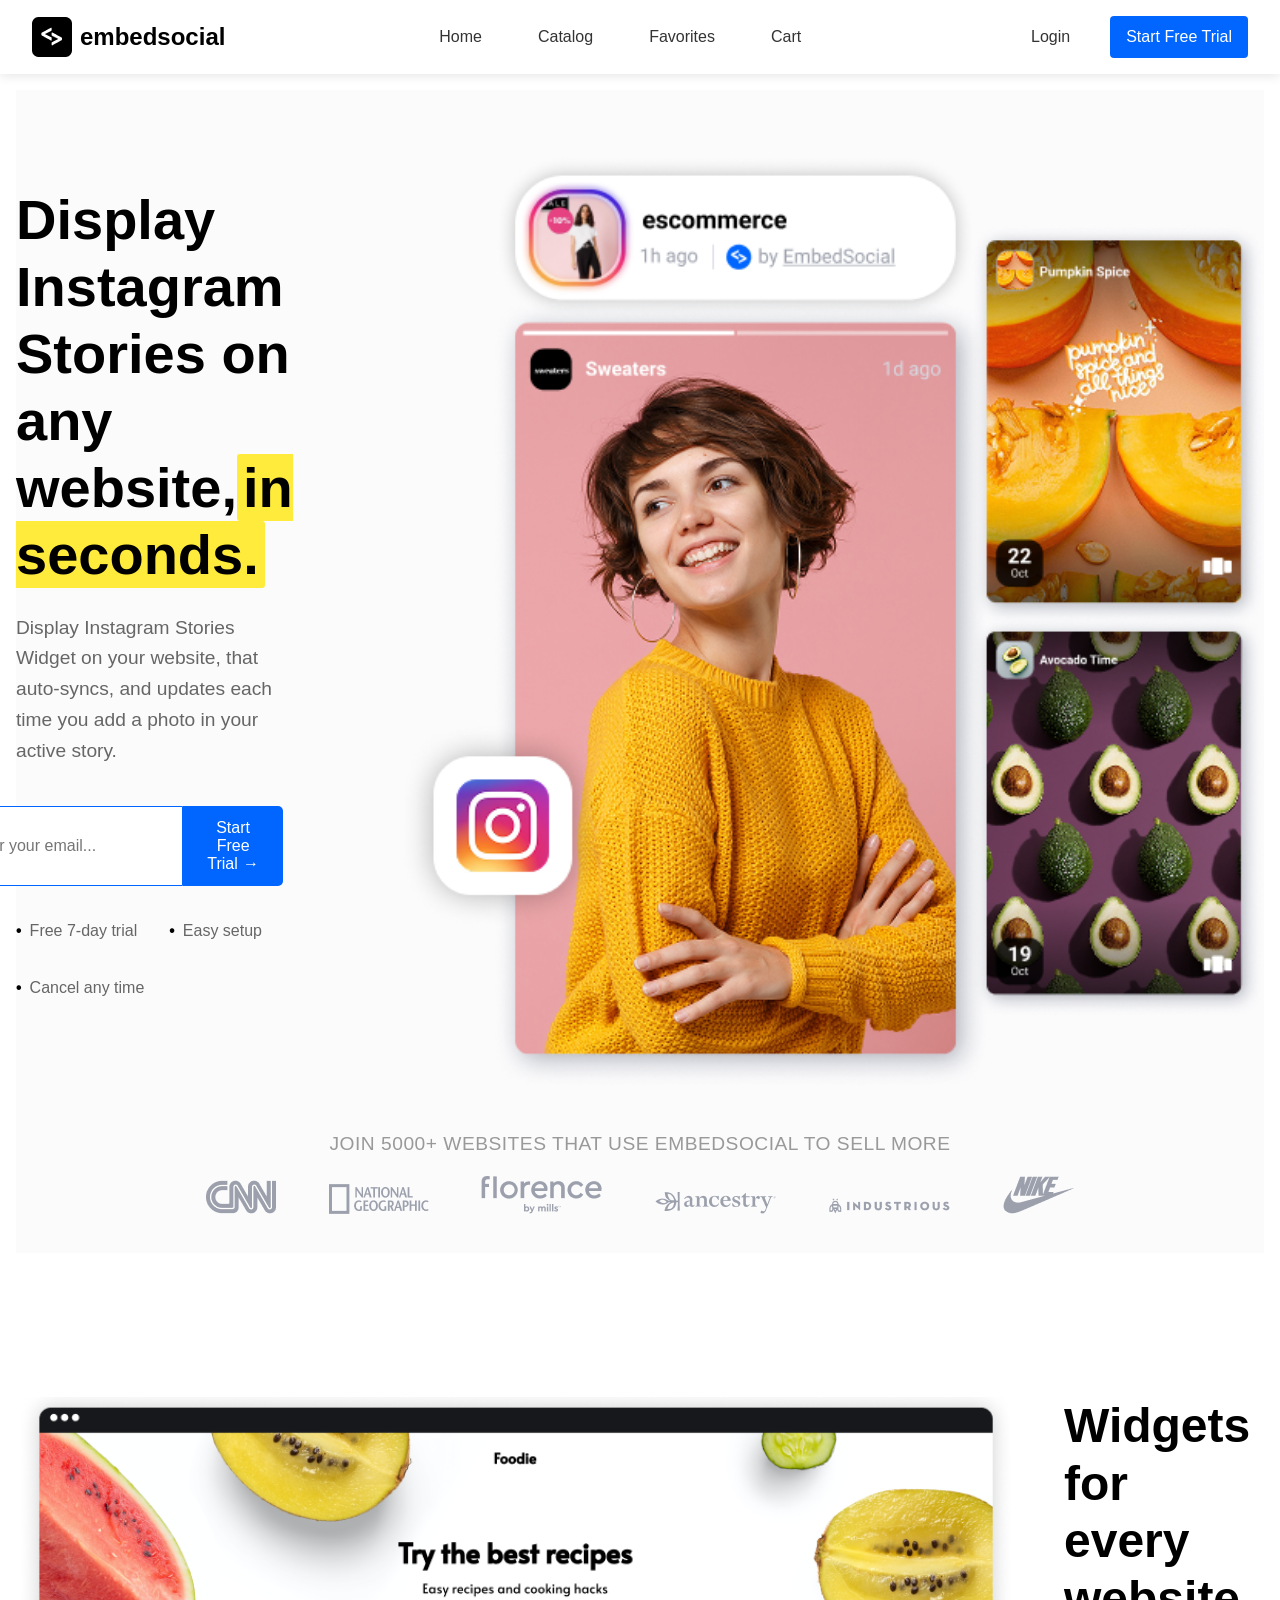
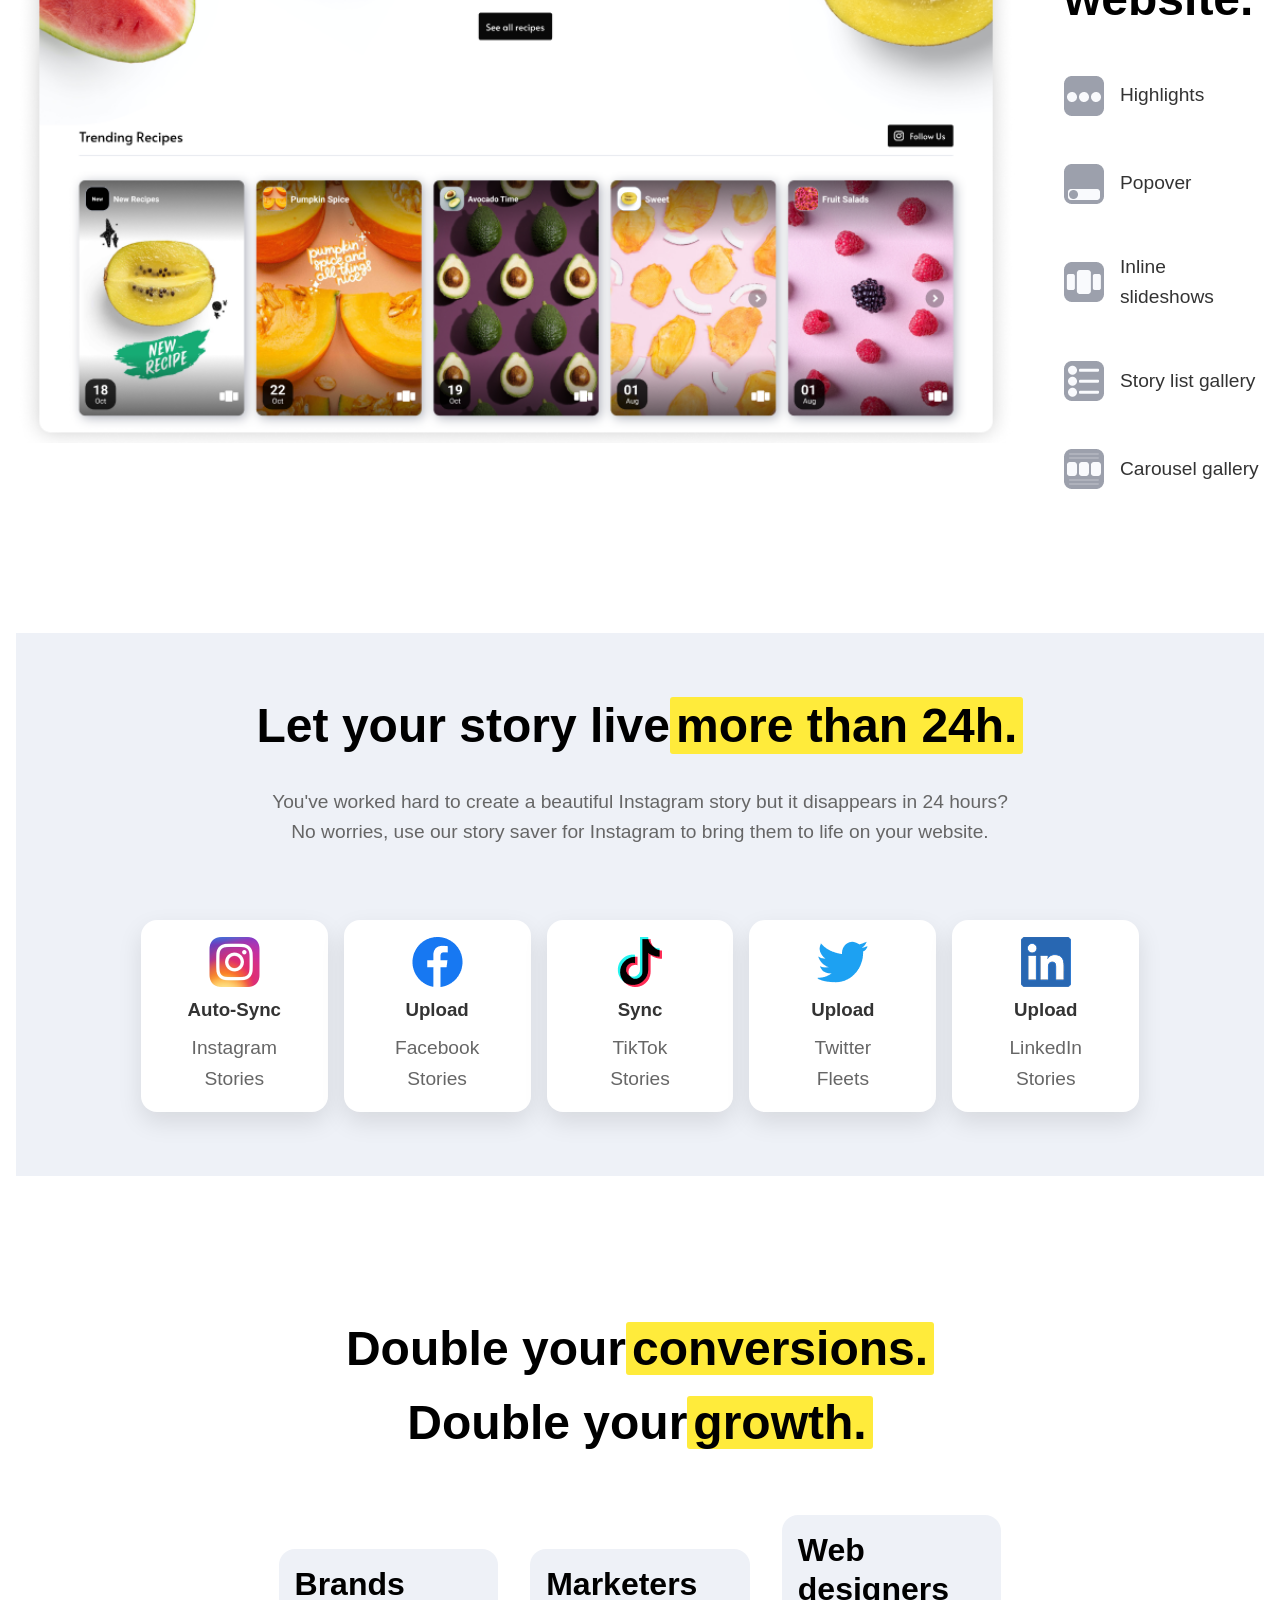
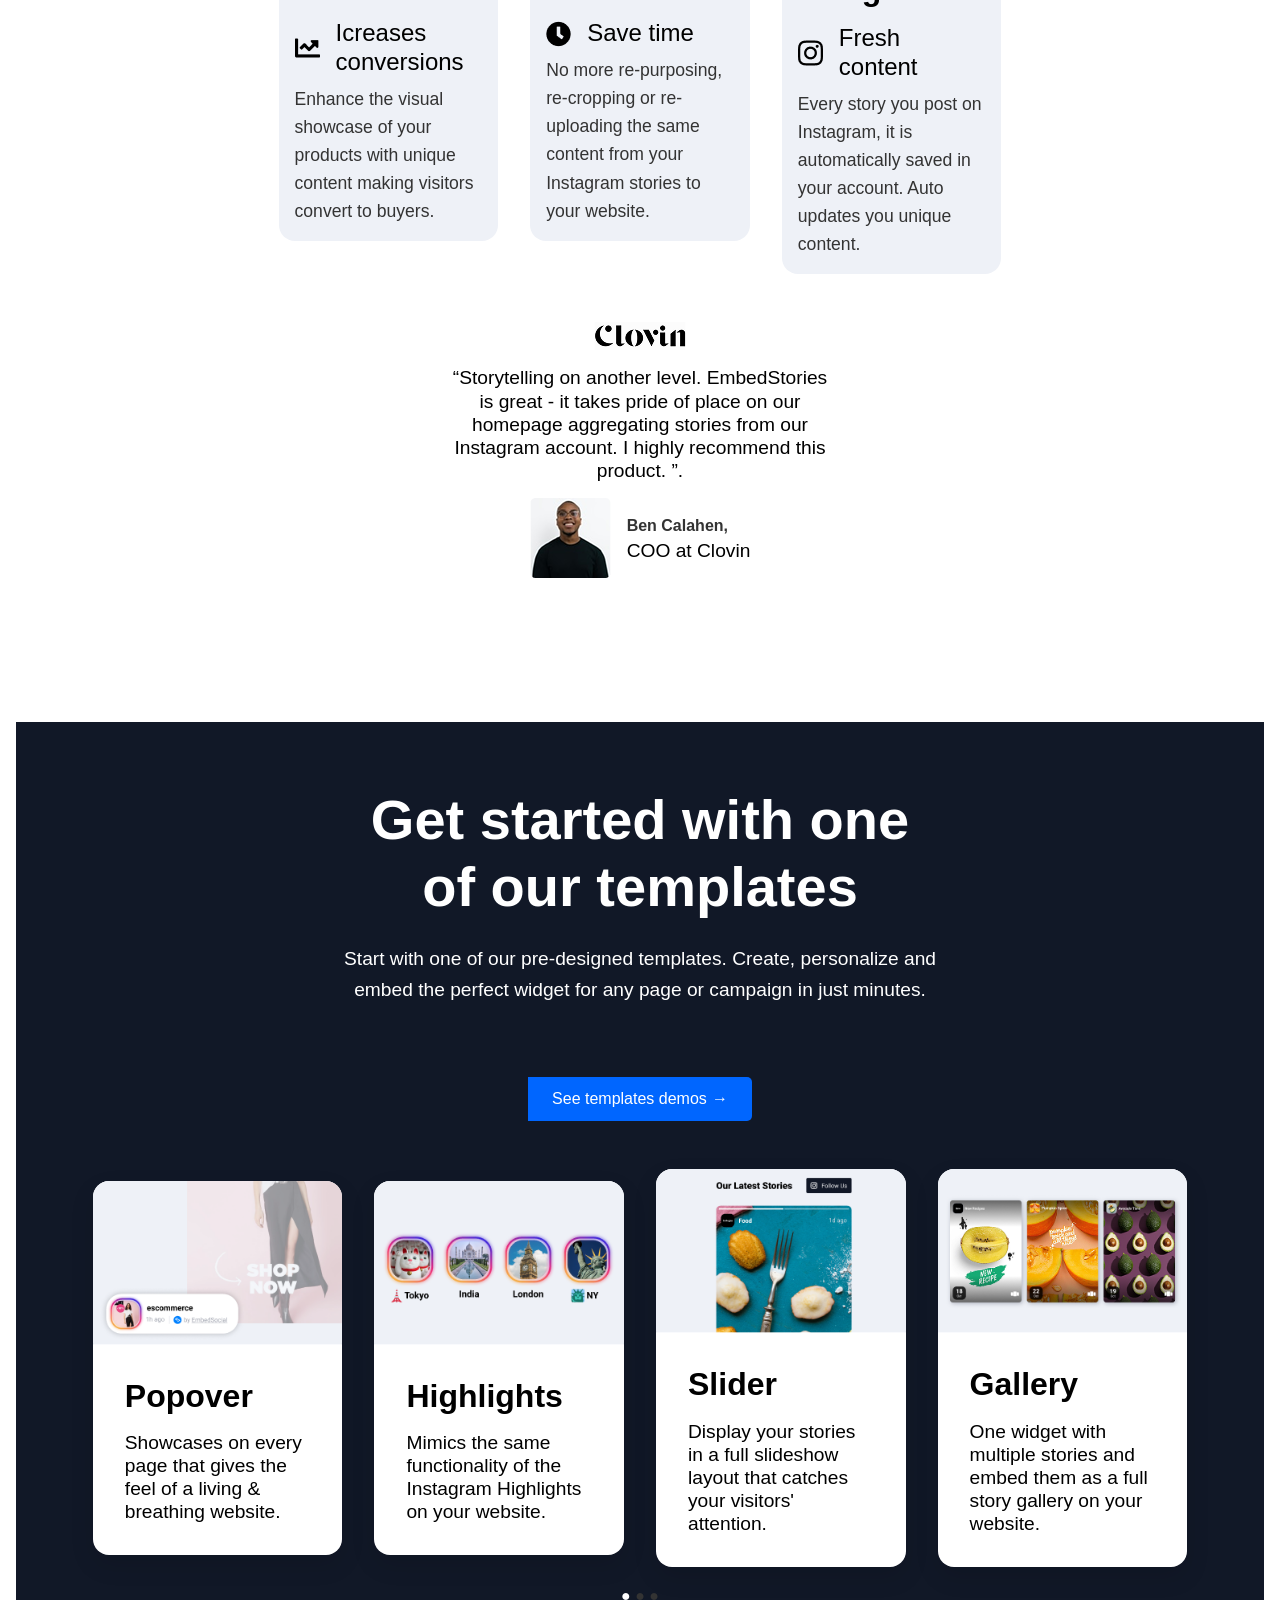
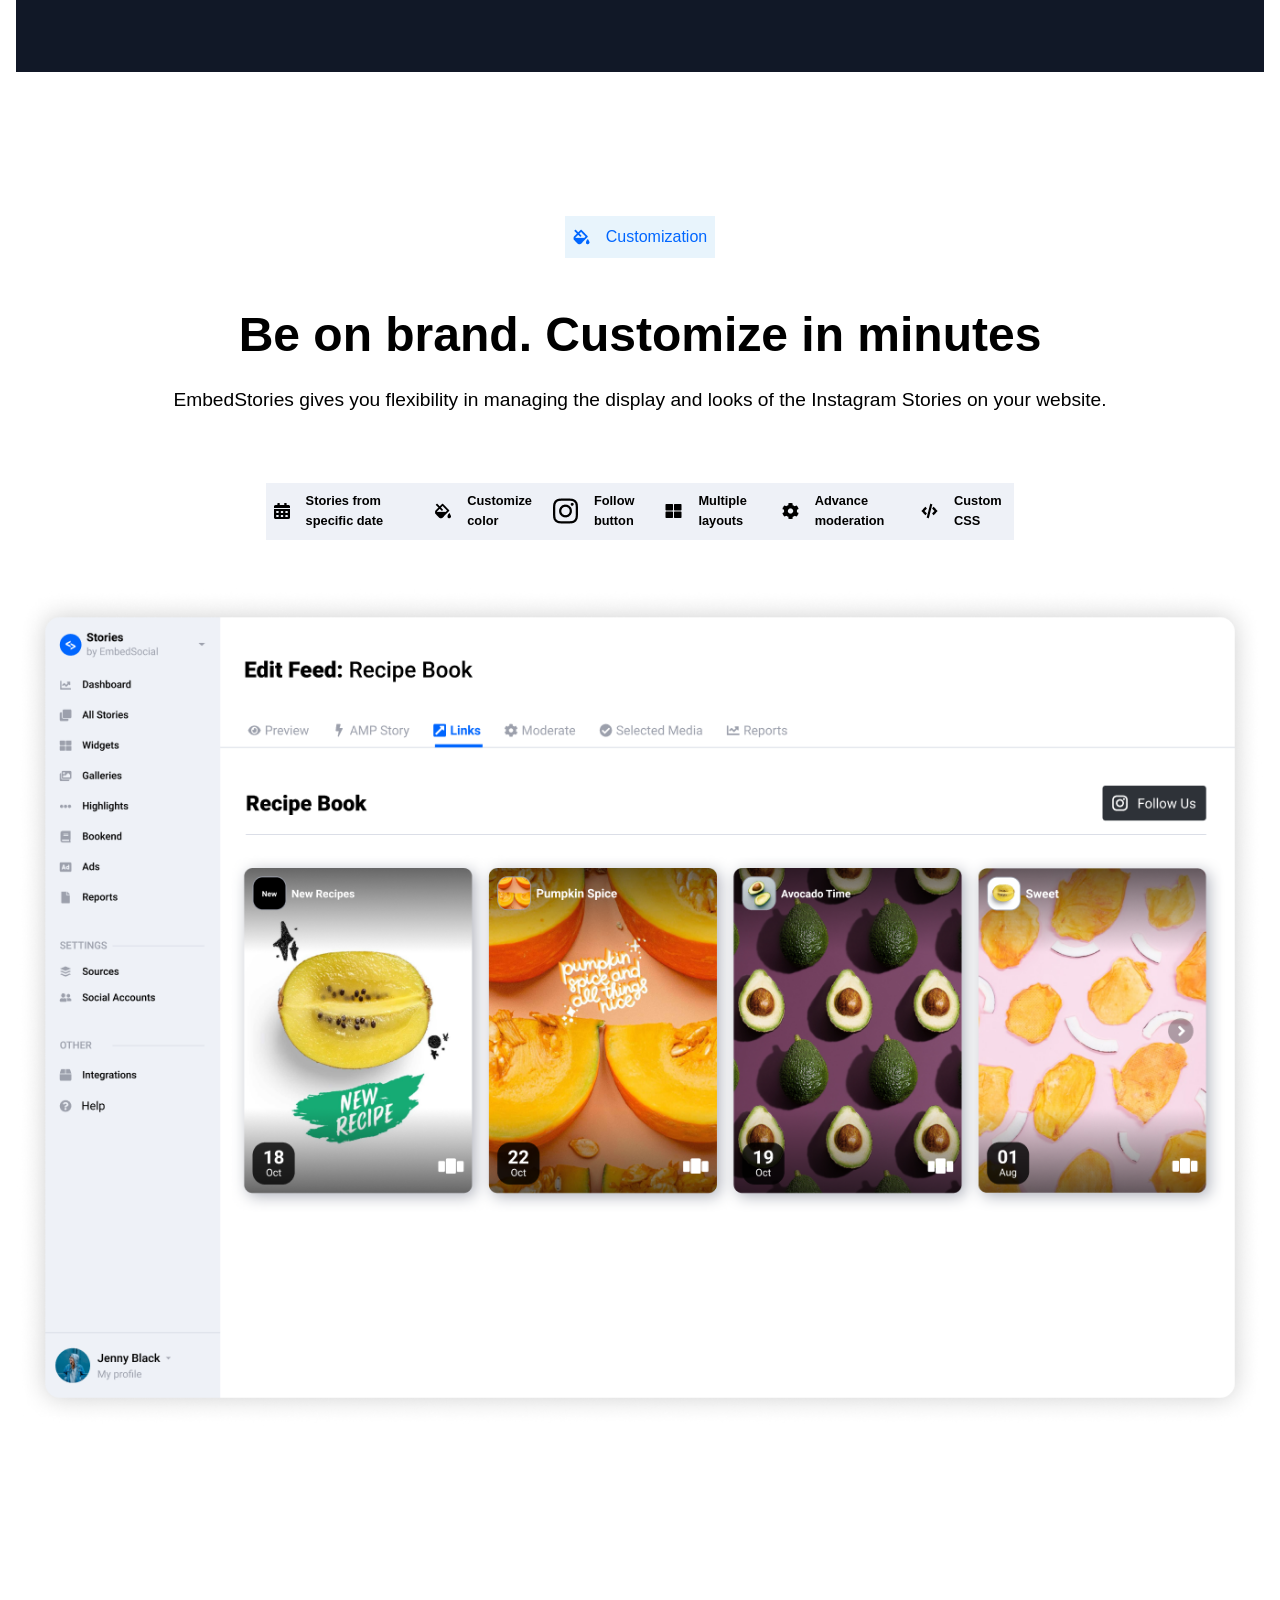
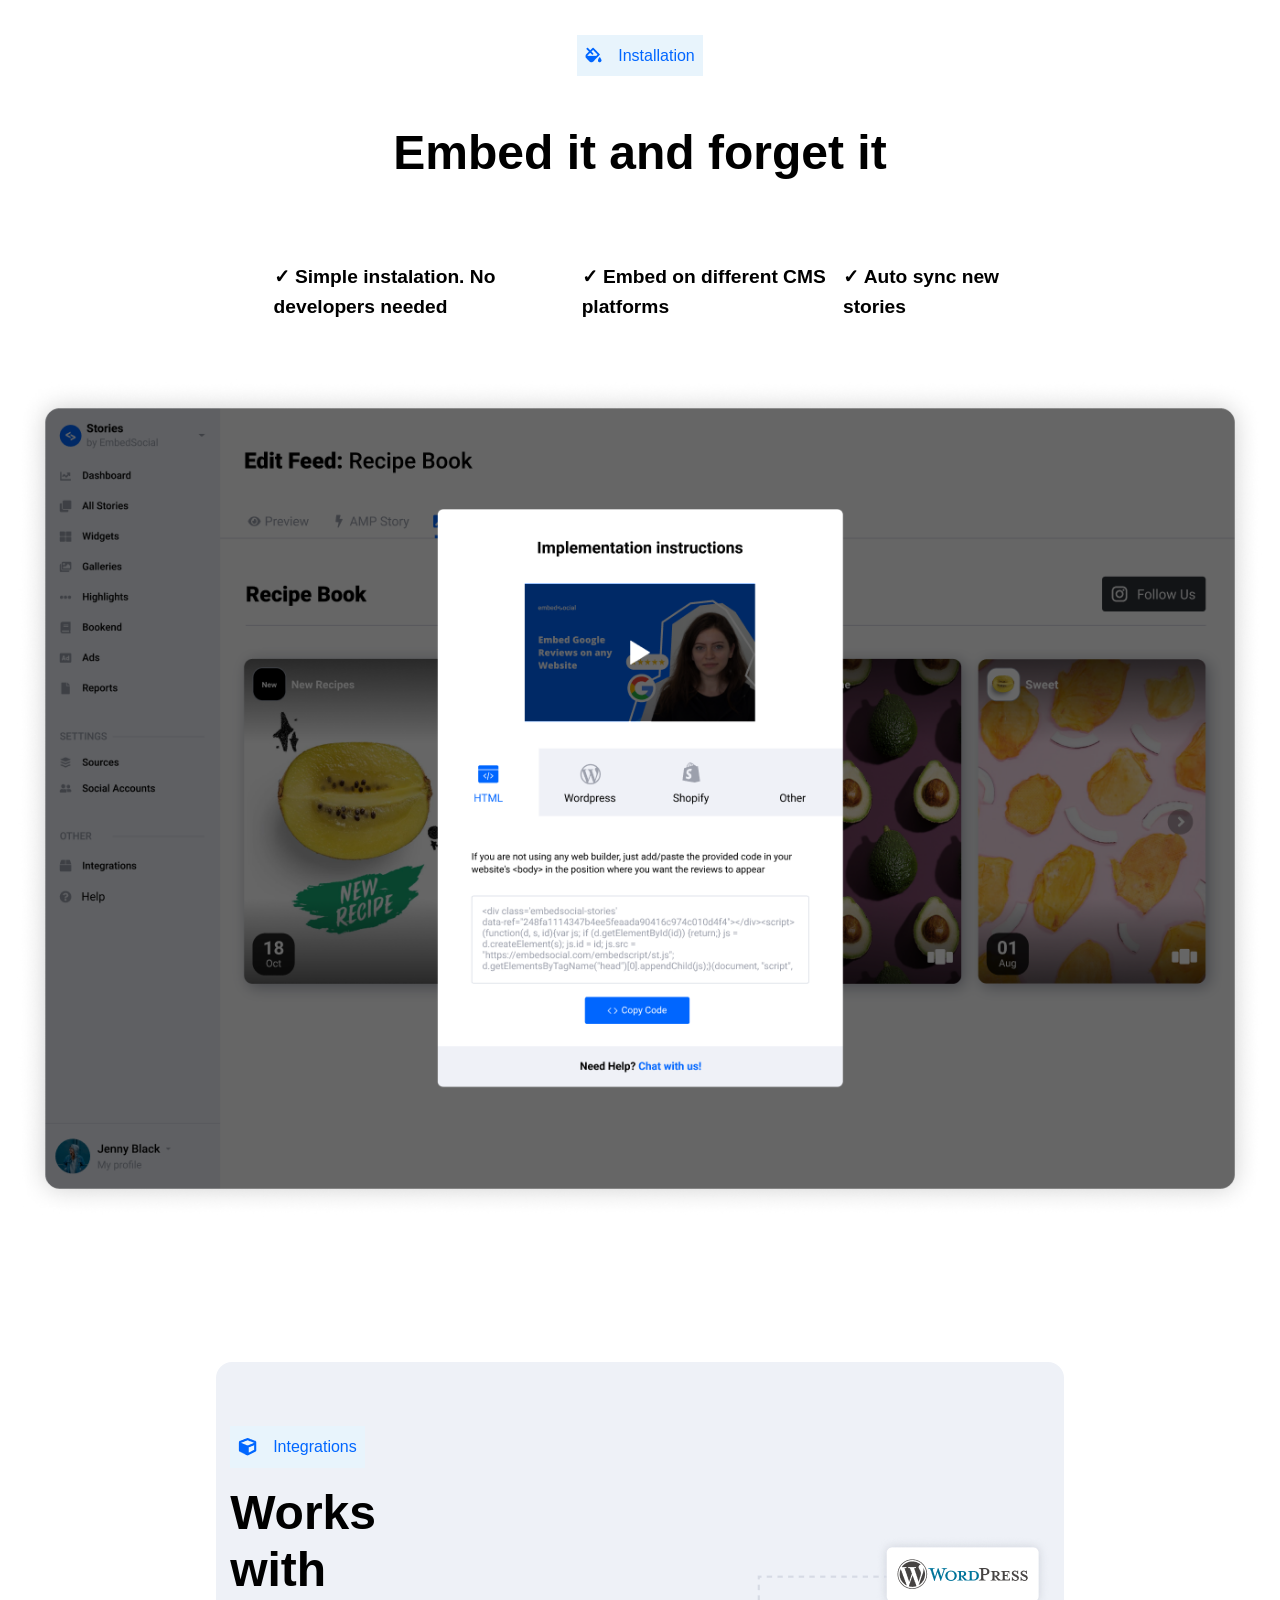
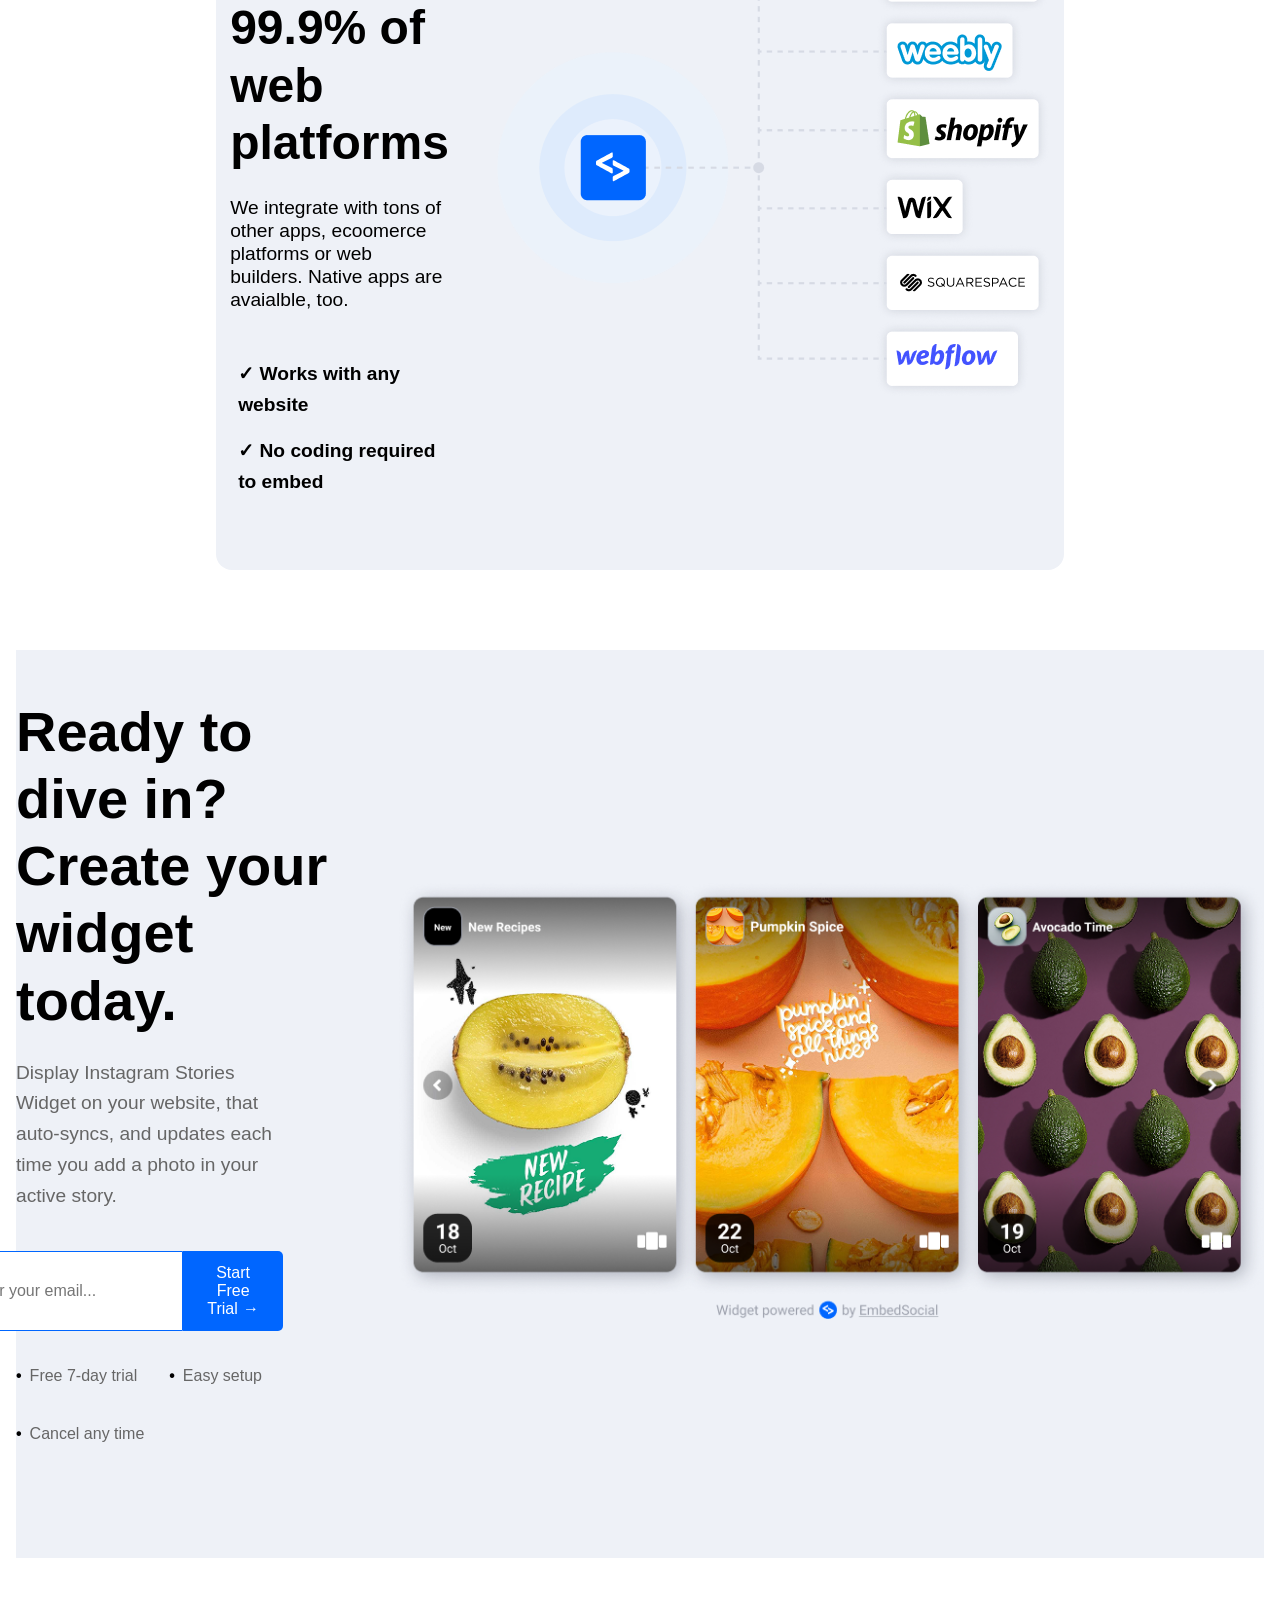
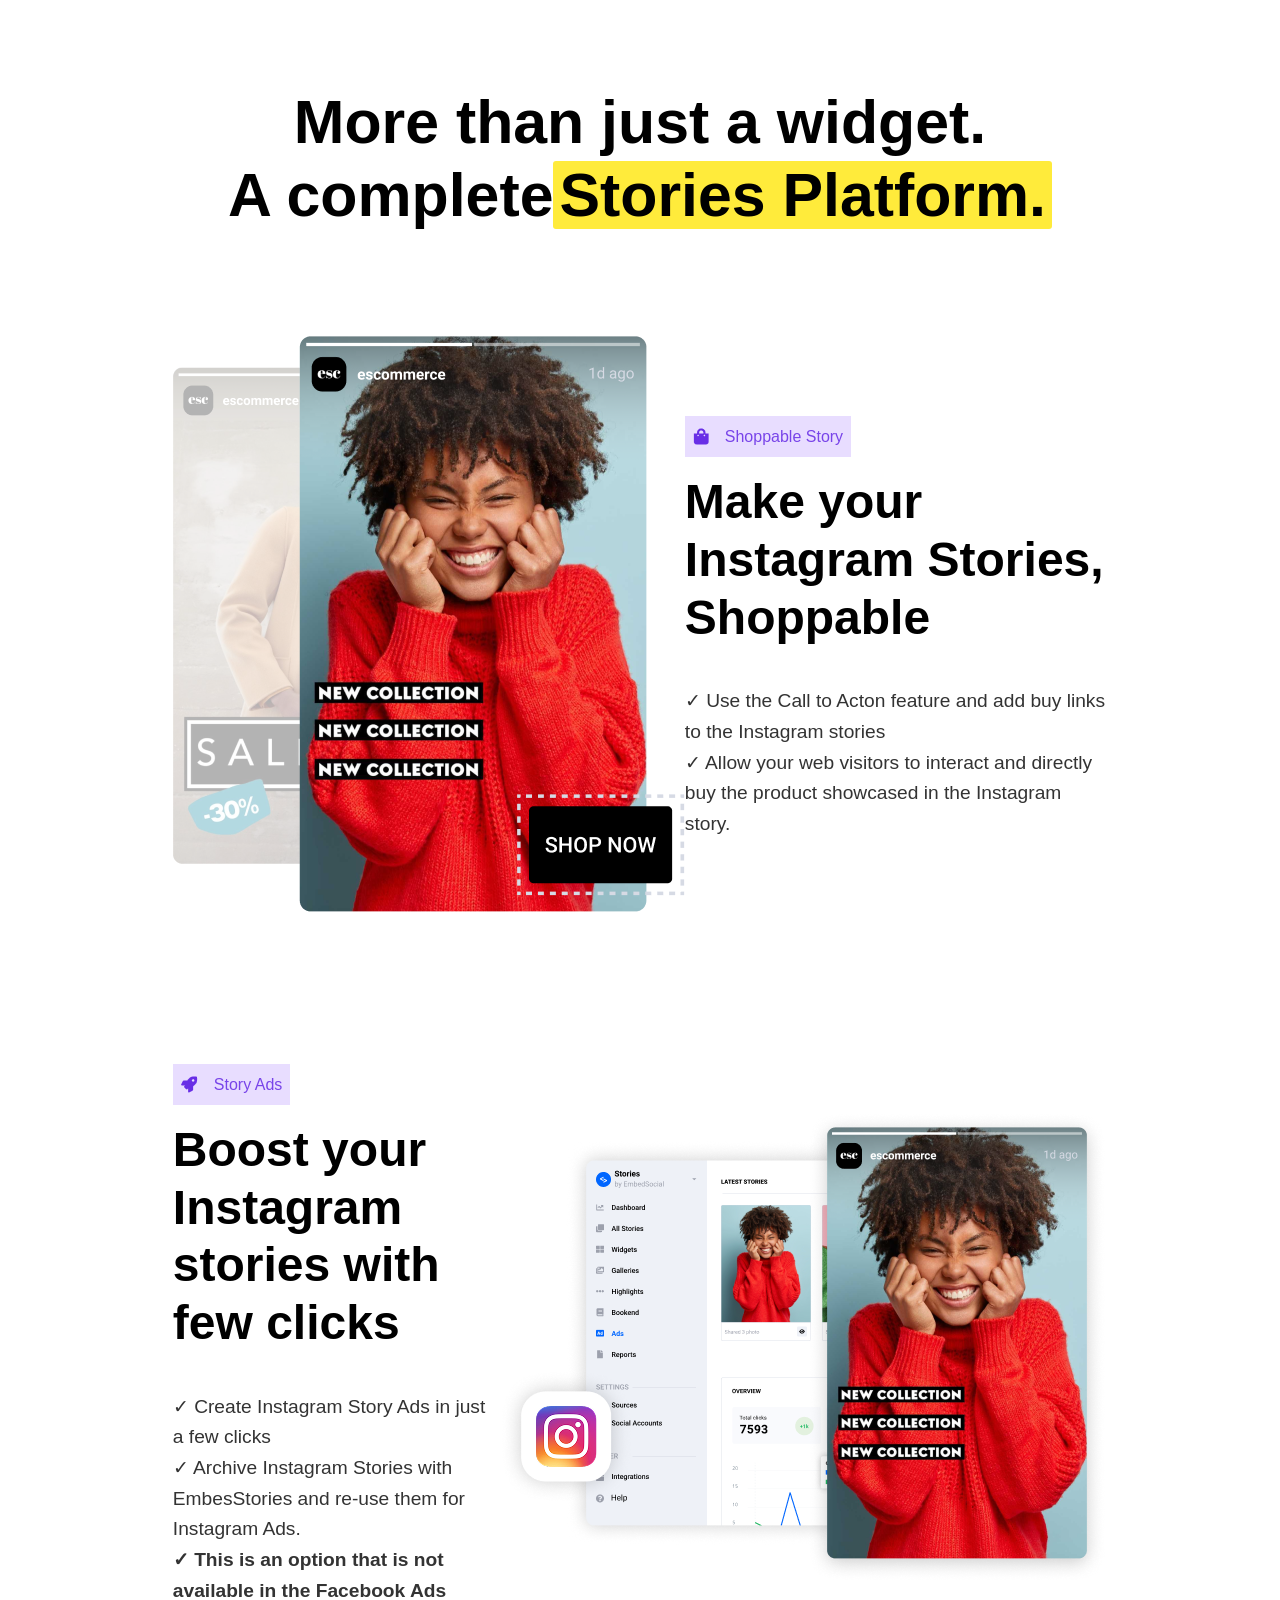
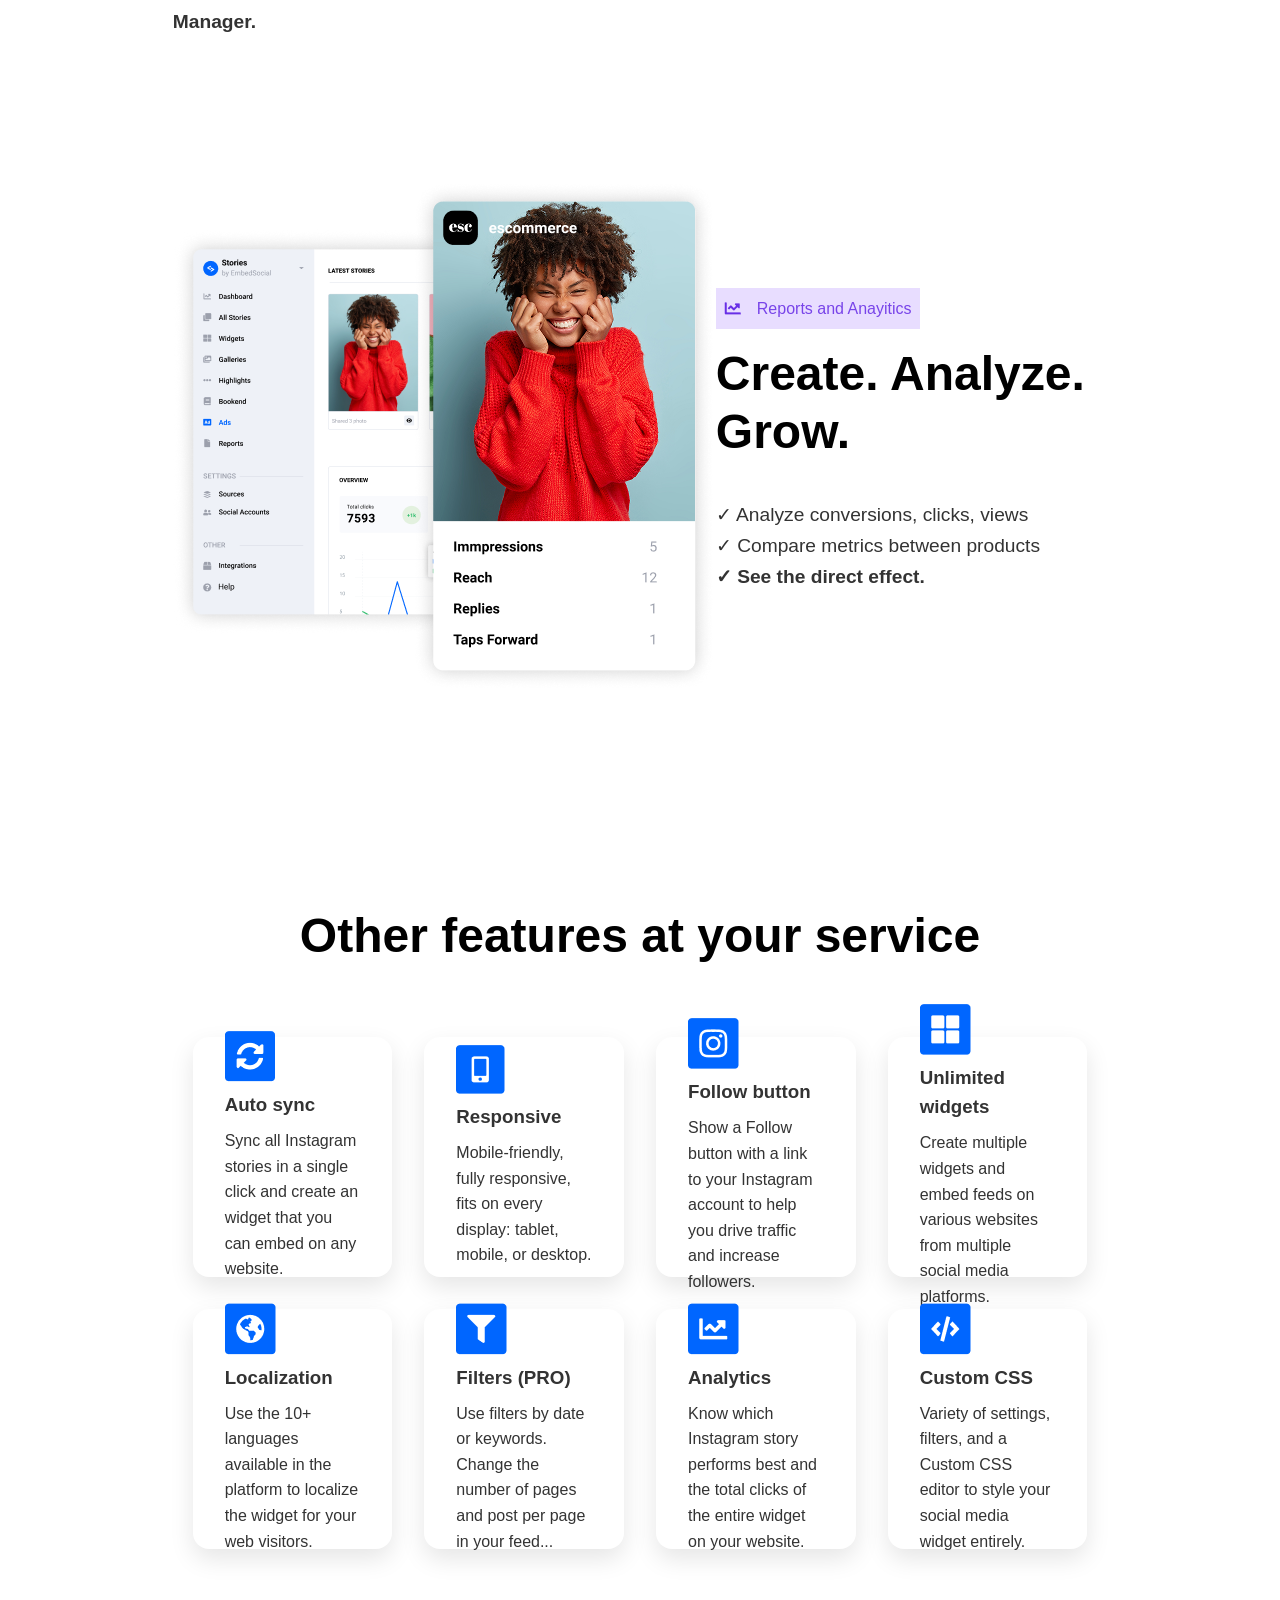
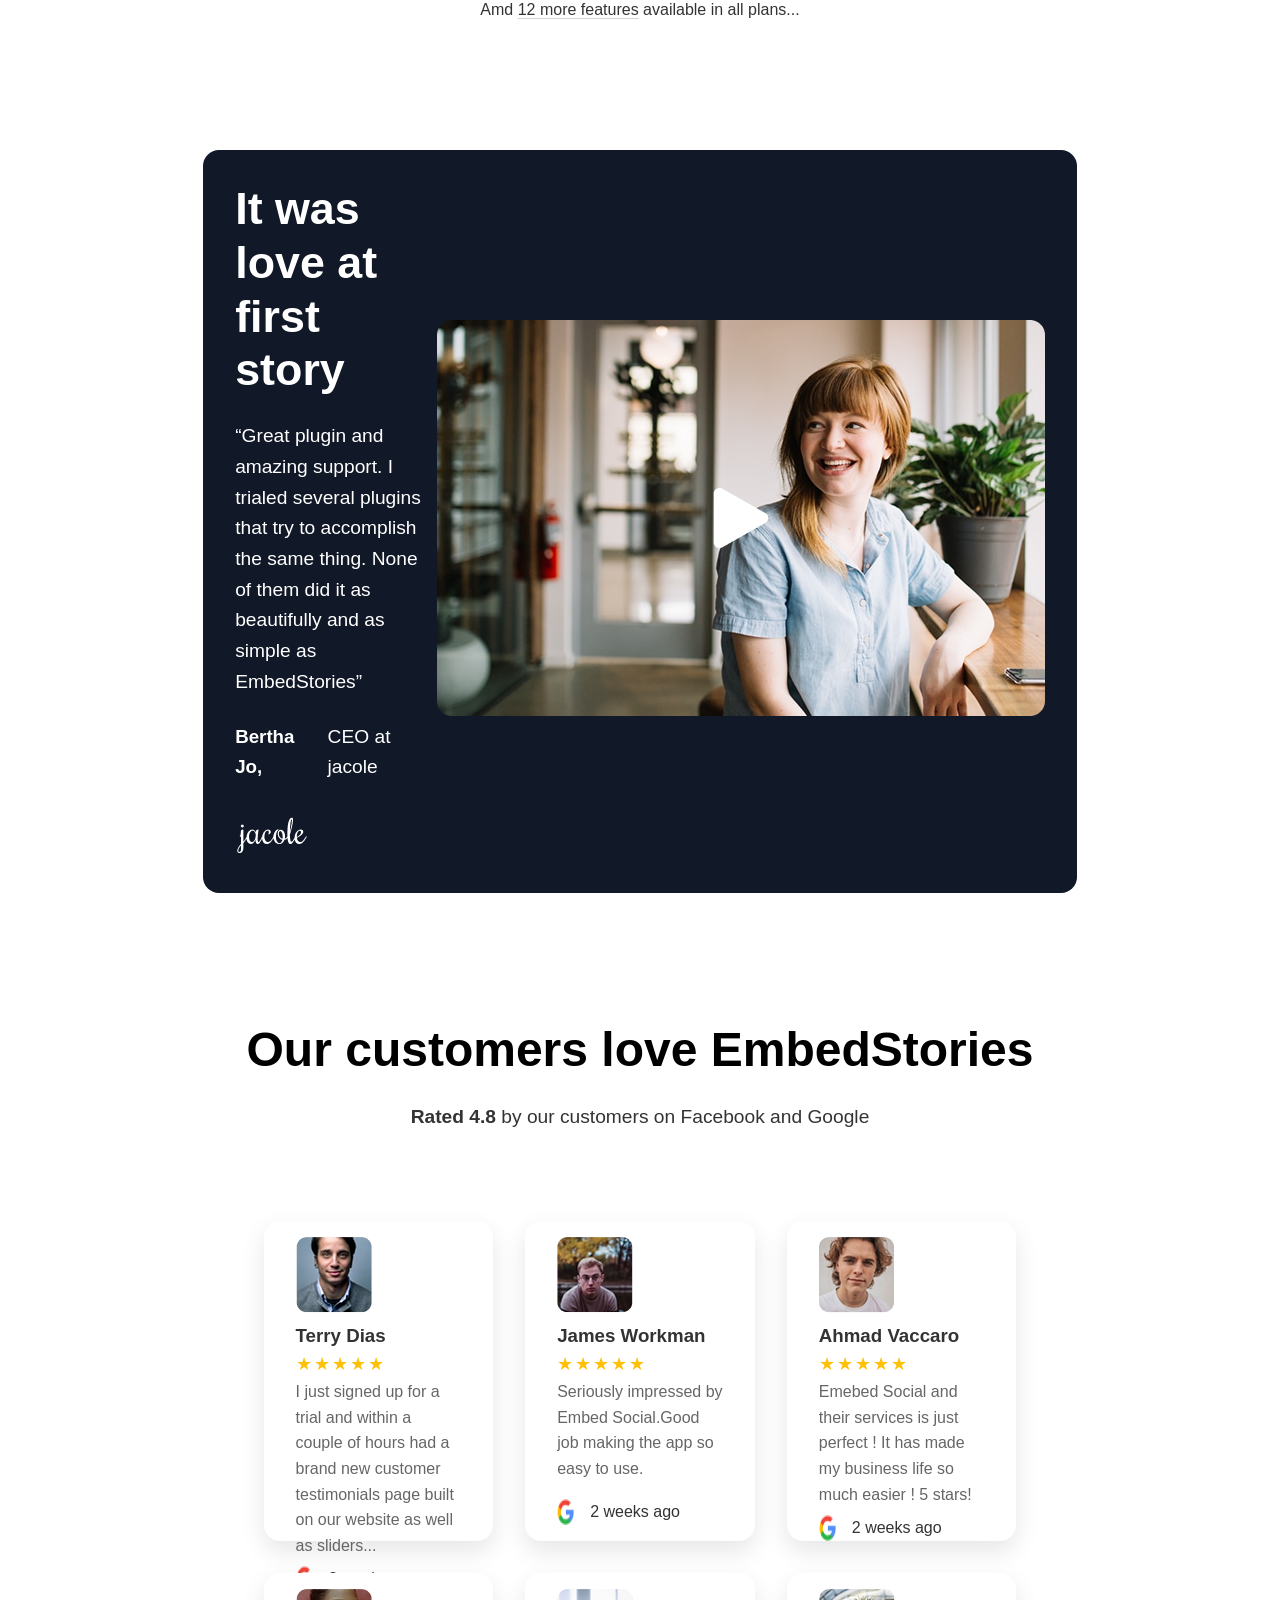
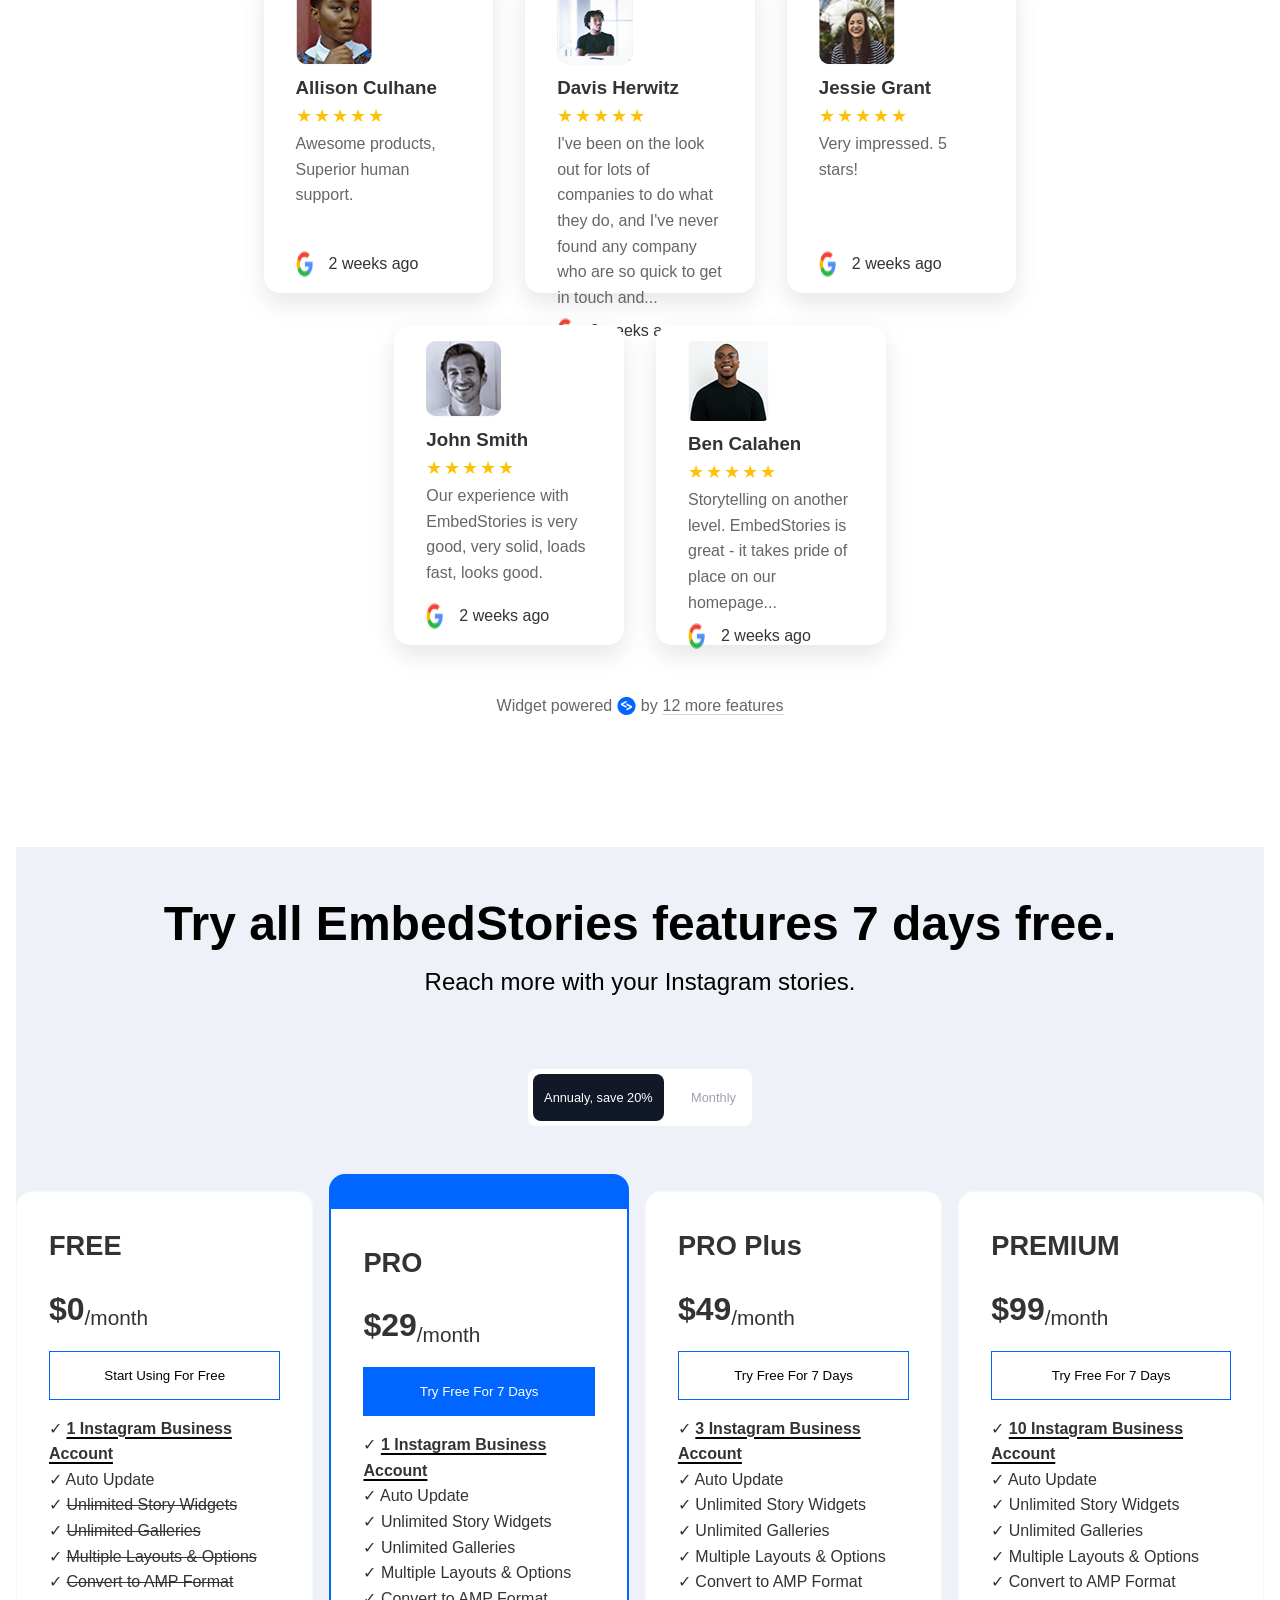
==== pages/admin.html @ 02272076 "feat: add admin-panel & reg. page & login page & reviews" ====
<!DOCTYPE html>
<html lang="ru">
<head>
    <meta charset="UTF-8">
    <meta name="viewport" content="width=device-width, initial-scale=1.0">
    <title>Админ-панель - EmbedSocial</title>
    <link rel="stylesheet" href="../style/global.css">
    <link rel="stylesheet" href="../style/header.css">
    <link rel="stylesheet" href="../style/footer.css">
    <link rel="stylesheet" href="../style/responsive.css">
    <link rel="stylesheet" href="../style/admin.css">
</head>
<body>
    <header class="header">
        <div class="header-container">
            <div class="logo">
                <img src="../images/logo.png" alt="img-hero">
                <p>embedsocial</p>
            </div>
            <nav class="nav" id="mainNav">
                <a href="home.html" class="nav-link">Home</a>
                <a href="catalog.html" class="nav-link">Catalog</a>
                <a href="favorites.html" class="nav-link">Favorites</a>
                <a href="cart.html" class="nav-link">Cart</a>
            </nav>
            <div class="nav-button">
                <a href="admin.html" class="nav-button-link admin active">Админ-панель</a>
            </div>
            <div class="burger-menu" id="burgerMenu">
                <span></span>
                <span></span>
                <span></span>
            </div>
        </div>
    </header>

    <div class="container">
        <div class="admin-container">
            <div class="admin-header">
                <h1>Админ-панель</h1>
                <p>Управление товарами и отзывами</p>
            </div>

            <div class="admin-tabs">
                <button class="admin-tab active" data-tab="products">Управление товарами</button>
                <button class="admin-tab" data-tab="reviews">Управление отзывами</button>
            </div>

            <div id="productsTab" class="admin-content active">
                <h2>Добавить/редактировать товар</h2>
                <form id="productForm" class="admin-form">
                    <input type="hidden" id="productId">
                    
                    <div class="form-row">
                        <div class="form-group">
                            <label for="productName">Название товара*</label>
                            <input type="text" id="productName" required>
                            <div class="error-message" id="productNameError"></div>
                        </div>
                        
                        <div class="form-group">
                            <label for="productPrice">Цена (руб)*</label>
                            <input type="number" id="productPrice" min="0" step="0.01" required>
                            <div class="error-message" id="productPriceError"></div>
                        </div>
                    </div>

                    <div class="form-row">
                        <div class="form-group">
                            <label for="productCategory">Категория*</label>
                            <input type="text" id="productCategory" required>
                            <div class="error-message" id="productCategoryError"></div>
                        </div>
                        
                        <div class="form-group">
                            <label for="productRating">Рейтинг (0-5)</label>
                            <input type="number" id="productRating" min="0" max="5" step="0.1">
                        </div>
                    </div>

                    <div class="form-row">
                        <div class="form-group">
                            <label for="productImage">URL изображения*</label>
                            <input type="url" id="productImage" required>
                            <div class="error-message" id="productImageError"></div>
                        </div>
                        
                        <div class="form-group">
                            <label for="productComplexity">Сложность</label>
                            <select id="productComplexity">
                                <option value="">Выберите сложность</option>
                                <option value="Легкий">Легкий</option>
                                <option value="Средний">Средний</option>
                                <option value="Сложный">Сложный</option>
                            </select>
                        </div>
                    </div>

                    <div class="form-group">
                        <label for="productDescription">Описание</label>
                        <textarea id="productDescription" rows="4"></textarea>
                    </div>

                    <button type="submit" id="submitProduct" class="admin-button">Добавить товар</button>
                </form>

                <h2>Список товаров</h2>
                <table class="admin-table">
                    <thead>
                        <tr>
                            <th>Изображение</th>
                            <th>Название</th>
                            <th>Категория</th>
                            <th>Цена</th>
                            <th>Рейтинг</th>
                            <th>Действия</th>
                        </tr>
                    </thead>
                    <tbody id="productsList">
                    </tbody>
                </table>
            </div>

            <div id="reviewsTab" class="admin-content">
                <h2>Фильтры отзывов</h2>
                <div class="admin-filters">
                    <div class="form-group">
                        <label for="reviewFilterProduct">Фильтр по товару</label>
                        <select id="reviewFilterProduct">
                            <option value="">Все товары</option>
                        </select>
                    </div>
                    
                    <div class="form-group">
                        <label for="reviewFilterUser">Фильтр по пользователю</label>
                        <select id="reviewFilterUser">
                            <option value="">Все пользователи</option>
                        </select>
                    </div>
                </div>

                <h2>Список отзывов</h2>
                <table class="admin-table">
                    <thead>
                        <tr>
                            <th>Товар</th>
                            <th>Пользователь</th>
                            <th>Рейтинг</th>
                            <th>Текст отзыва</th>
                            <th>Дата</th>
                            <th>Статус</th>
                            <th>Действия</th>
                        </tr>
                    </thead>
                    <tbody id="reviewsAdminList">
                    </tbody>
                </table>
            </div>
        </div>
    </div>

    <script src="../js/auth.js"></script>
    <script src="../js/admin.js"></script>
</body>
</html>
---- style/global.css ----
* {
    margin: 0;
    padding: 0;
    box-sizing: border-box;
}

body {
    font-family: -apple-system, BlinkMacSystemFont, 'Segoe UI', Roboto, Oxygen, Ubuntu, Cantarell, 'Open Sans', 'Helvetica Neue', sans-serif;
    line-height: 1.6;
    color: #333;
    background: #FFFFFF;
}

a {
    text-decoration: none;
}

button {
    cursor: pointer;
    border: none;
}

input:focus {
    outline: none;
}

main {
    width: 100%;
    margin: 0 auto;
    display: flex;
    justify-content: center;
    align-items: center;
    flex-direction: column;
    gap: 5rem;
    padding: 1rem;
}
---- style/header.css ----
.header {
    background-color: #fff;
    box-shadow: 0 2px 10px rgba(0, 0, 0, 0.1);
    padding: 1rem 0;
    position: sticky;
    top: 0;
    z-index: 100;
}

.header-container {
    max-width: 1440px;
    margin: 0 auto;
    display: flex;
    justify-content: space-between;
    align-items: center;
    padding: 0 2rem;
}

.logo{
    display: flex;
    align-items: center;
    justify-content: center;
    gap: 0.5rem;
}

.logo p{
    font-size: 1.5rem;
    font-weight: bold;
    color: #000;
}


.nav-button, .nav {
    display: flex;
    gap: 1.5rem;
}

.nav-button-link, .nav-link {
    padding: 0.5rem 1rem;
    border-radius: 4px;
    font-weight: 500;
    transition: all 0.3s ease;
}

.nav-button-link.login, .nav-link {
    color: #333;
}

.nav-link:hover{
    color: #141414ff;
}

.nav-button-link.login:hover {
    background-color: #f8f9fa;
}

.nav-button-link.trial {
    background-color: #0066FF;
    color: white;
}

.nav-button-link.trial:hover {
    background-color: #394fcf;
}

.user-dropdown {
    position: relative;
    display: inline-block;
}

.user-button {
    display: flex;
    align-items: center;
    gap: 8px;
    padding: 8px 16px;
    background: #f8f9fa;
    border: 1px solid #ddd;
    border-radius: 6px;
    cursor: pointer;
    transition: all 0.3s ease;
}

.user-button:hover {
    background: #e9ecef;
    border-color: #0066FF;
}

.user-avatar {
    width: 32px;
    height: 32px;
    border-radius: 50%;
    background: #0066FF;
    color: white;
    display: flex;
    align-items: center;
    justify-content: center;
    font-weight: 600;
    font-size: 14px;
}

.user-name {
    font-weight: 600;
    color: #333;
}

.dropdown-arrow {
    font-size: 12px;
    color: #666;
}

.dropdown-menu {
    position: absolute;
    top: 100%;
    right: 0;
    width: 250px;
    background: white;
    border: 1px solid #ddd;
    border-radius: 8px;
    box-shadow: 0 4px 20px rgba(0, 0, 0, 0.1);
    padding: 16px;
    margin-top: 8px;
    z-index: 1000;
    display: none;
}

.dropdown-menu.show {
    display: block;
}

.dropdown-header {
    display: flex;
    align-items: center;
    gap: 12px;
    margin-bottom: 12px;
}

.user-avatar-large {
    width: 48px;
    height: 48px;
    border-radius: 50%;
    background: #0066FF;
    color: white;
    display: flex;
    align-items: center;
    justify-content: center;
    font-weight: 600;
    font-size: 18px;
}

.user-info {
    display: flex;
    flex-direction: column;
}

.user-fullname {
    font-weight: 600;
    color: #333;
    font-size: 14px;
}

.user-email {
    color: #666;
    font-size: 12px;
}

.dropdown-divider {
    height: 1px;
    background: #e9ecef;
    margin: 12px -16px;
}

.dropdown-item {
    display: block;
    padding: 8px 0;
    color: #333;
    text-decoration: none;
    font-size: 14px;
    transition: color 0.3s ease;
}

.dropdown-item:hover {
    color: #0066FF;
}

.logout-item {
    background: none;
    border: none;
    width: 100%;
    text-align: left;
    cursor: pointer;
    padding: 8px 0;
    color: #dc3545;
    font-size: 14px;
}

.logout-item:hover {
    color: #c82333;
}

@media (max-width: 768px) {
    .user-button {
        padding: 6px 12px;
    }
    
    .user-name {
        display: none;
    }
    
    .dropdown-menu {
        right: -20px;
        width: 200px;
    }
}
---- style/footer.css ----
footer {
    background: #111827;
    color: white;
    padding: 4rem 15rem;
    width: 100%;
    margin-top: auto;
}

.footer-content {
    display: grid;
    grid-template-columns: 1fr 2fr;
    gap: 4rem;
    margin-bottom: 2.3rem;
}

.brand-name {
    font-size: 2em;
    font-weight: 700;
    margin: 0;
    text-transform: lowercase;
}

.brand-description {
    color: #b2bec3;
    line-height: 1.6;
    font-size: 1em;
}

.footer-columns {
    display: grid;
    grid-template-columns: repeat(4, 1fr);
    gap: 2.4em;
}

.footer-column {
    display: flex;
    flex-direction: column;
}

.column-title {
    font-size: 1.2em;
    font-weight: 600;
    color: white;
    margin-bottom: 1.4rem;
    position: relative;
    padding-bottom: 0.6rem;
}

.footer-links {
    list-style: none;
    display: flex;
    flex-direction: column;
    gap: 0.7rem;
}

.footer-link {
    color: #b2bec3;
    text-decoration: none;
    font-size: 0.9em;
    transition: all 0.3s ease;
    position: relative;
    padding-left: 0.95rem;
}

.footer-link::before {
    content: "→";
    position: absolute;
    left: 0;
    color: #6c5ce7;
    font-size: 0.7em;
    opacity: 0;
    transition: all 0.3s ease;
    transform: translateX(-5px);
}

.footer-link:hover {
    color: white;
    padding-left: 1.2rem;
}

.footer-link:hover::before {
    opacity: 1;
    transform: translateX(0);
}

.footer-bottom {
    margin-top: 2.6rem;
}

.footer-divider {
    height: 1px;
    background: linear-gradient(to right, rgba(108, 92, 231, 0.3), rgba(108, 92, 231, 0.1), rgba(108, 92, 231, 0.3));
    margin-bottom: 1.4rem;
}

.bottom-content {
    display: flex;
    justify-content: space-between;
    align-items: center;
    flex-wrap: wrap;
    gap: 1.2rem;
}

.copyright {
    color: #b2bec3;
    font-size: 0.8em;
}

.legal-links {
    display: flex;
    gap: 1.4rem;
}

.legal-link {
    color: #b2bec3;
    text-decoration: none;
    font-size: 0.8em;
    transition: all 0.3s ease;
}

.legal-link:hover {
    color: white;
}

.footer-link {
    transition: all 0.3s ease;
}

.footer-link:hover {
    transform: translateX(5px);
}

.logo-footer{
    width: 100%;
    display: flex;
    align-items: center;
    justify-content: start;
    gap: 0.5rem;
}

.logo-footer h2{
    font-size: 1.5rem;
    font-weight: bold;
    color: #fff;
}

.footer-brand p{
    margin-top: 2rem;
    width: 70%;
}
---- style/responsive.css ----
@media (max-width: 1400px) {
  .hero-top-img{
    width: 100%;
  }

  .widgets-section-img{
    width: 100%
  }

  .widgets-section-img img{
    width: 100%;
  }

  .hero-top-img img{
    width: 100%;
  }

  .customization-section img:last-child{
    width: 100%;
  }

  .installation-section img:last-child{
    width: 100%;
  }
}

@media (max-width: 1200px) {
  .header-container {
    padding: 0 1.5rem;
  }
  
  .hero-top {
    flex-direction: column;
    text-align: center;
  }
  
  .hero-top-text {
    width: 80%;
    align-items: center;
  }
  
  .hero-title, .hero-description {
    text-align: center;
  }
  
  .widgets-section {
    flex-direction: column;
    align-items: center;
  }
  
  .widgets-section-text {
    width: 80%;
    text-align: center;
  }
  
  .widgets-section-text-icons {
    display: flex;
    flex-wrap: wrap;
    justify-content: center;
    gap: 1rem;
  }
  
  .widgets-section-text-icon {
    flex-direction: column;
    text-align: center;
    width: 45%;
  }
  
  .let-section-blocks {
    flex-wrap: wrap;
    justify-content: center;
  }
  
  .let-section-block {
    width: 45%;
    margin-bottom: 1rem;
  }
  
  .section-double-blocks {
    flex-wrap: wrap;
  }
  
  .section-double-block {
    width: 45%;
    margin-bottom: 1rem;
  }
  
  .started-section-slider {
    flex-wrap: wrap;
    justify-content: center;
  }
  
  .started-section-slide {
    width: 45%;
    margin-bottom: 1rem;
  }
  
  .customization-section-blocks, .installation-section-blocks {
    flex-wrap: wrap;
    justify-content: center;
  }
  
  .customization-section-block {
    width: 30%;
    margin-bottom: 1rem;
  }
  
  .integrations-section {
    flex-direction: column;
    text-align: center;
    width: 90%;
  }
  
  .integrations-section-text {
    align-items: center;
  }
  
  .integrations-section-title h2, .integrations-section-title p {
    text-align: center;
  }
  
  .dive-section {
    flex-direction: column;
    text-align: center;
  }
  
  .dive-section-text {
    width: 80%;
    align-items: center;
  }
  
  .dive-section-title, .dive-section-description {
    text-align: center;
  }
  
  .platform-section-block {
    flex-direction: column;
    text-align: center;
    width: 90%;
  }
  
  .platform-section-block-text {
    width: 100%;
    align-items: center;
  }
  
  .platform-section-block-title h2 {
    text-align: center;
  }
  
  .features-section-blocks {
    flex-wrap: wrap;
  }
  
  .features-section-block {
    width: 45%;
  }
  
  .jacole-section {
    flex-direction: column;
    text-align: center;
    width: 90%;
  }
  
  .jacole-section-text {
    width: 100%;
    align-items: center;
  }
  
  .jacole-section-text h2, .jacole-section-text p {
    text-align: center;
  }
  
  .customers-section-blocks {
    flex-wrap: wrap;
  }
  
  .customers-section-block {
    width: 45%;
  }
  
  .frequently-blocks {
    flex-wrap: wrap;
  }
  
  .frequently-block {
    width: 45%;
    margin-bottom: 1rem;
  }
  
  footer {
    padding: 4rem 2rem;
  }
  
  .footer-content {
    grid-template-columns: 1fr;
    gap: 2rem;
  }
  
  .footer-columns {
    grid-template-columns: repeat(2, 1fr);
  }
  
  .footer-brand p {
    width: 100%;
  }
}

.burger-menu {
    display: none;
    flex-direction: column;
    justify-content: space-around;
    width: 30px;
    height: 25px;
    cursor: pointer;
    z-index: 1000;
}

.burger-menu span {
    display: block;
    height: 3px;
    width: 100%;
    background-color: #333;
    border-radius: 3px;
    transition: all 0.3s ease;
}

.burger-menu.active span:nth-child(1) {
    transform: rotate(45deg) translate(5px, 5px);
}

.burger-menu.active span:nth-child(2) {
    opacity: 0;
}

.burger-menu.active span:nth-child(3) {
    transform: rotate(-45deg) translate(7px, -6px);
}

@media (max-width: 900px) {
    .burger-menu {
        display: flex;
    }
    
    .nav, .nav-button {
        position: fixed;
        top: 0;
        right: -100%;
        width: 70%;
        height: 100vh;
        background-color: white;
        flex-direction: column;
        justify-content: center;
        align-items: center;
        transition: right 0.3s ease;
        z-index: 999;
        box-shadow: -5px 0 15px rgba(0, 0, 0, 0.1);
    }
    
    .nav {
        padding-top: 60px;
        gap: 2rem;
    }
    
    .nav-button {
        padding: 2rem;
        gap: 1.5rem;
        flex-direction: column;
        justify-content: flex-start;
        padding-top: 80px;
    }
    
    .nav.active, .nav-button.active {
        right: 0;
    }
    
    .nav-link {
        font-size: 1.2rem;
        padding: 0.8rem 1.5rem;
    }
    
    .header-container {
        position: relative;
    }

    .platform-section{
        width: 100%;
    }

    .creators-section img{
        width: 100%;
    }
}

@media (max-width: 768px) {
  
  .nav {
    flex-wrap: wrap;
    justify-content: center;
  }
  
  .hero-title {
    font-size: 2.5em;
  }
  
  .cta-section {
    flex-direction: column;
    width: 100%;
    gap: 1rem;
  }
  
  .email-input, .cta-button {
    width: 100%;
    border-radius: 5px;
  }
  
  .features {
    flex-direction: column;
    align-items: center;
    gap: 1rem;
  }
  
  .hero-bottom-logos {
    display: flex;
    flex-wrap: wrap;
    justify-content: center;
    gap: 1rem;
  }
  
  .widgets-section-text {
    width: 100%;
  }
  
  .widgets-section-text-icon {
    width: 100%;
  }
  
  .let-section-block {
    width: 100%;
  }
  
  .section-double-block {
    width: 100%;
  }
  
  .section-double-review {
    width: 80%;
  }
  
  .started-section-slide {
    width: 100%;
  }
  
  .customization-section-block {
    width: 45%;
  }
  
  .features-section-block {
    width: 100%;
  }
  
  .customers-section-block {
    width: 100%;
  }
  
  .frequently-block {
    width: 100%;
  }
  
  .footer-columns {
    grid-template-columns: 1fr;
  }
  
  .footer-content {
    gap: 2rem;
  }
  
  .bottom-content {
    flex-direction: column;
    text-align: center;
  }
  
  .legal-links {
    justify-content: center;
  }
  
  .platform-section-block-img img{
    width: 100%;
  }

  .jacole-section-img img{
    width: 100%;
  }

  .integrations-section img:last-child{
    width: 100%;
  }
}

@media (max-width: 480px) {
  .hero-title {
    font-size: 2em;
  }
  
  .hero-description {
    font-size: 1em;
    width: 100%;
  }
  
  .hero-bottom-text {
    font-size: 0.9em;
    text-align: center;
  }
  
  .widgets-section-text h2 {
    font-size: 2em;
  }
  
  .let-section h2 {
    font-size: 2em;
  }
  
  .customization-section-title h2, 
  .installation-section-title h2, 
  .integrations-section-title h2 {
    font-size: 2em;
  }
  
  .dive-section-title {
    font-size: 2.5em;
  }
  
  .platform-section-title {
    font-size: 2.5em;
  }
  
  .platform-section-block-title h2 {
    font-size: 2em;
  }
  
  .features-section h2 {
    font-size: 2em;
  }
  
  .jacole-section-text h2 {
    font-size: 2em;
  }
  
  .customers-section h2 {
    font-size: 2em;
  }
  
  .frequently-title h2 {
    font-size: 2em;
  }
  
  .creators-section h2 {
    font-size: 2em;
  }
  
  .section-top-footer h2 {
    font-size: 2.5em;
  }
  
  .customization-section-block {
    width: 100%;
  }
  
  .frequently-buttons {
    flex-direction: column;
    width: 100%;
  }
  
  .frequently-buttons button {
    width: 100%;
  }

  .section-double-title{
    width: 100%;
  }
  .section-double-title h2, .section-double-title h3{
    font-size: 2rem;
  }
}
---- style/admin.css ----
.admin-filters {
    display: grid;
    grid-template-columns: 1fr 1fr;
    gap: 20px;
    margin-bottom: 20px;
    align-items: end;
}

#resetFiltersBtn {
    grid-column: span 2;
    justify-self: start;
    margin-top: 10px;
}

.admin-container {
    max-width: 1200px;
    margin: 40px auto;
    background: #fff;
    border-radius: 12px;
    box-shadow: 0 4px 20px rgba(0, 0, 0, 0.1);
    padding: 40px;
}

.admin-header {
    text-align: center;
    margin-bottom: 30px;
}

.admin-tabs {
    display: flex;
    gap: 10px;
    margin-bottom: 30px;
    border-bottom: 2px solid #e9ecef;
}

.admin-tab {
    padding: 12px 24px;
    background: #f8f9fa;
    border: none;
    border-radius: 6px 6px 0 0;
    cursor: pointer;
    font-weight: 600;
    transition: all 0.3s ease;
}

.admin-tab:hover {
    background: #e9ecef;
}

.admin-tab.active {
    background: #0066FF;
    color: white;
}

.admin-content {
    display: none;
}

.admin-content.active {
    display: block;
}

.admin-form {
    display: grid;
    gap: 20px;
    margin-bottom: 30px;
}

.form-row {
    display: grid;
    grid-template-columns: 1fr 1fr;
    gap: 20px;
}

.form-group {
    display: flex;
    flex-direction: column;
    gap: 8px;
}

.form-group label {
    font-weight: 600;
    color: #333;
}

.form-group input,
.form-group select,
.form-group textarea {
    padding: 12px;
    border: 1px solid #ddd;
    border-radius: 6px;
    font-size: 16px;
}

.form-group input:focus,
.form-group select:focus,
.form-group textarea:focus {
    outline: none;
    border-color: #0066FF;
}

.error-message {
    color: #dc3545;
    font-size: 14px;
    min-height: 20px;
}

.admin-button {
    padding: 12px 24px;
    background: #0066FF;
    color: white;
    border: none;
    border-radius: 6px;
    font-weight: 600;
    cursor: pointer;
    transition: background 0.3s ease;
}

.admin-button:hover:not(:disabled) {
    background: #0051cc;
}

.admin-button:disabled {
    background: #ccc;
    cursor: not-allowed;
}

.admin-table {
    width: 100%;
    border-collapse: collapse;
    margin-top: 20px;
}

.admin-table th,
.admin-table td {
    padding: 12px;
    text-align: left;
    border-bottom: 1px solid #e9ecef;
}

.admin-table th {
    background: #f8f9fa;
    font-weight: 600;
}

.admin-product-image {
    width: 50px;
    height: 50px;
    object-fit: cover;
    border-radius: 4px;
}

.admin-filters {
    display: grid;
    grid-template-columns: 1fr 1fr;
    gap: 20px;
    margin-bottom: 20px;
}

@media (max-width: 768px) {
    .admin-container {
        margin: 20px;
        padding: 20px;
    }
    
    .form-row {
        grid-template-columns: 1fr;
    }
    
    .admin-tabs {
        flex-direction: column;
    }
    
    .admin-filters {
        grid-template-columns: 1fr;
    }
}
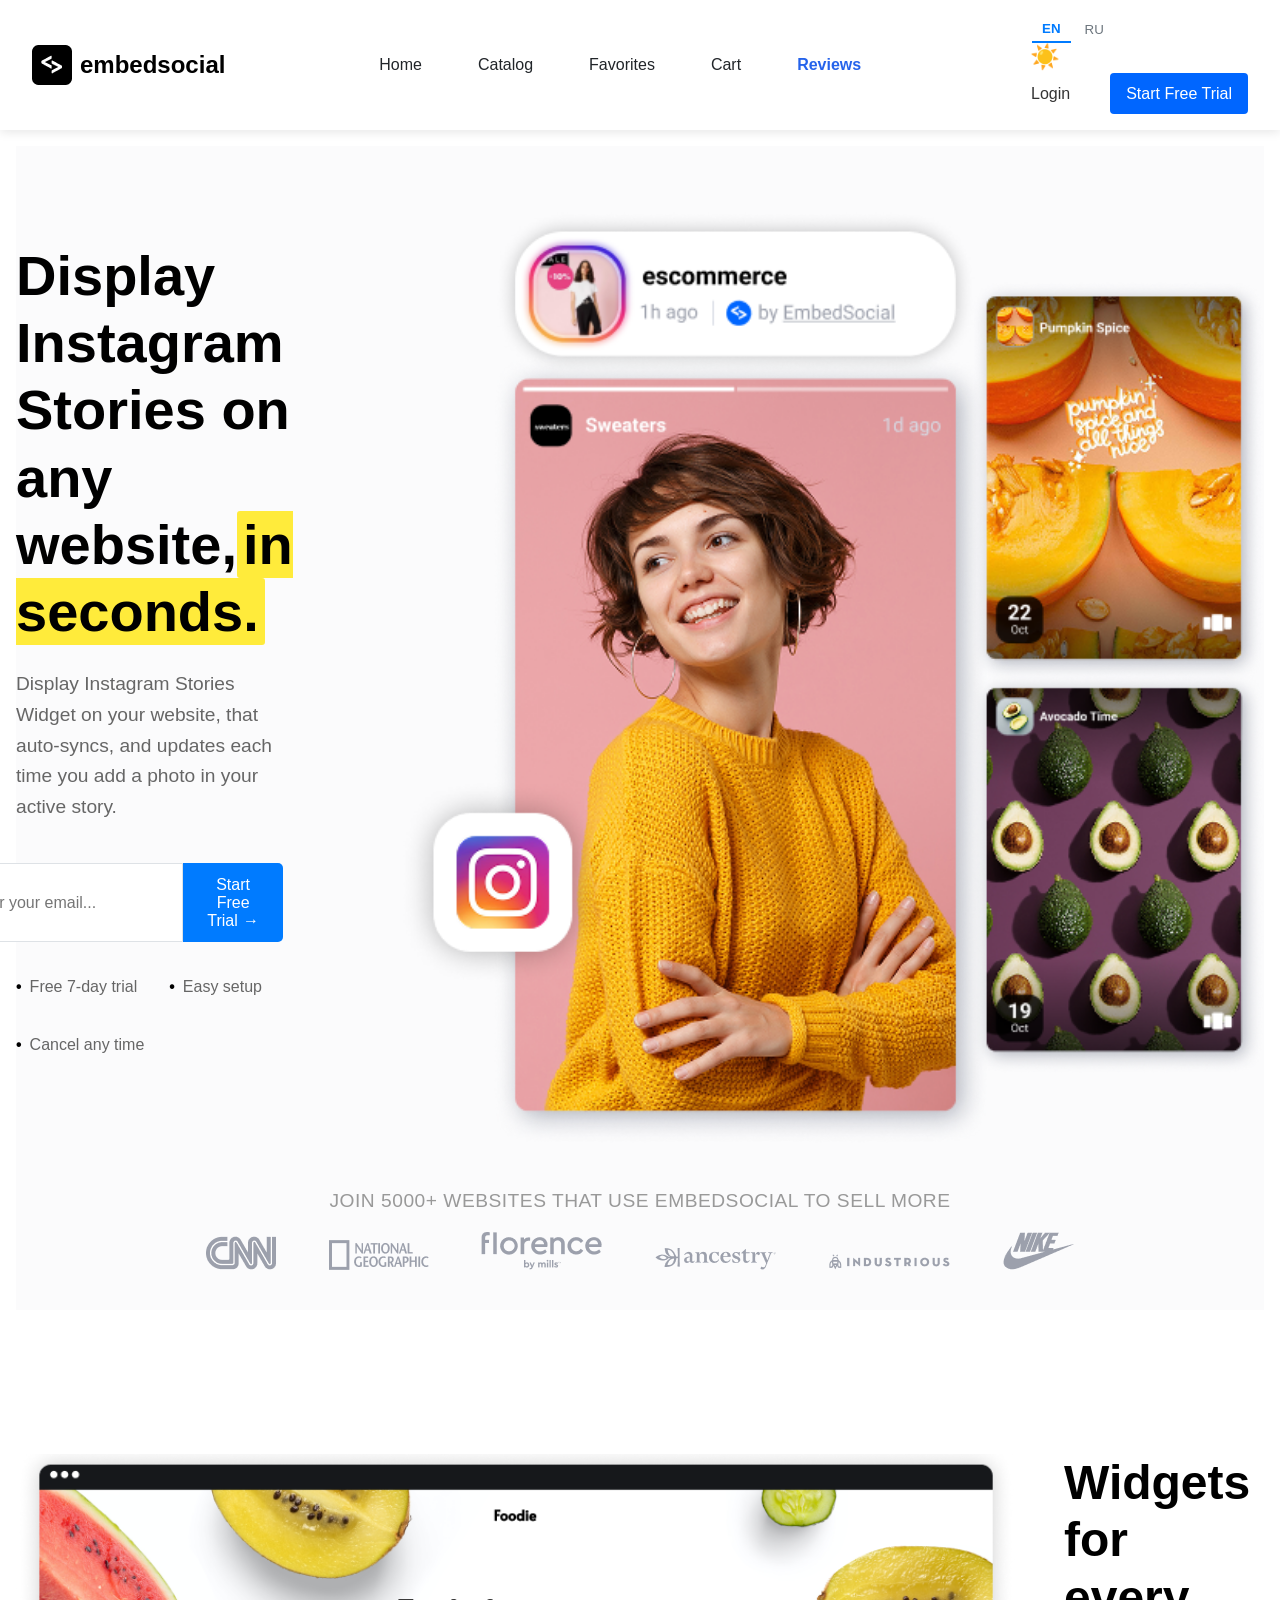
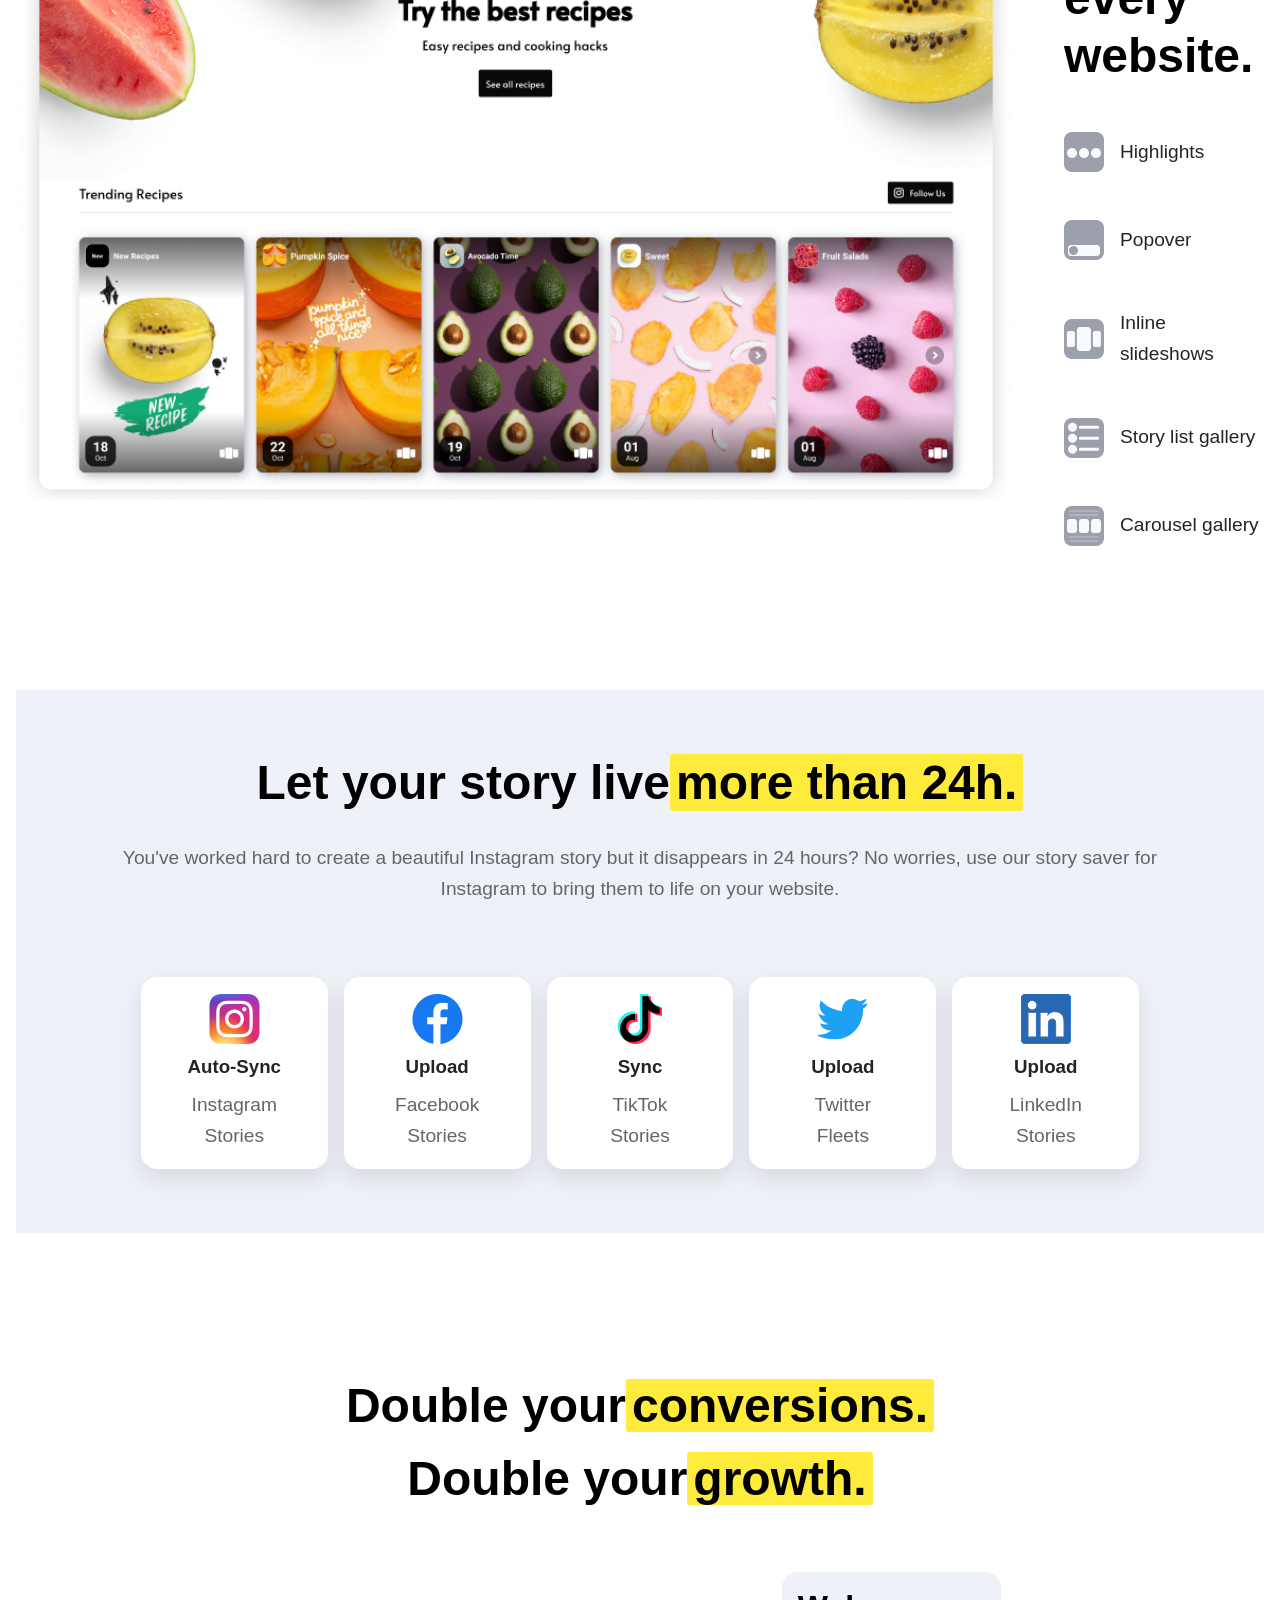
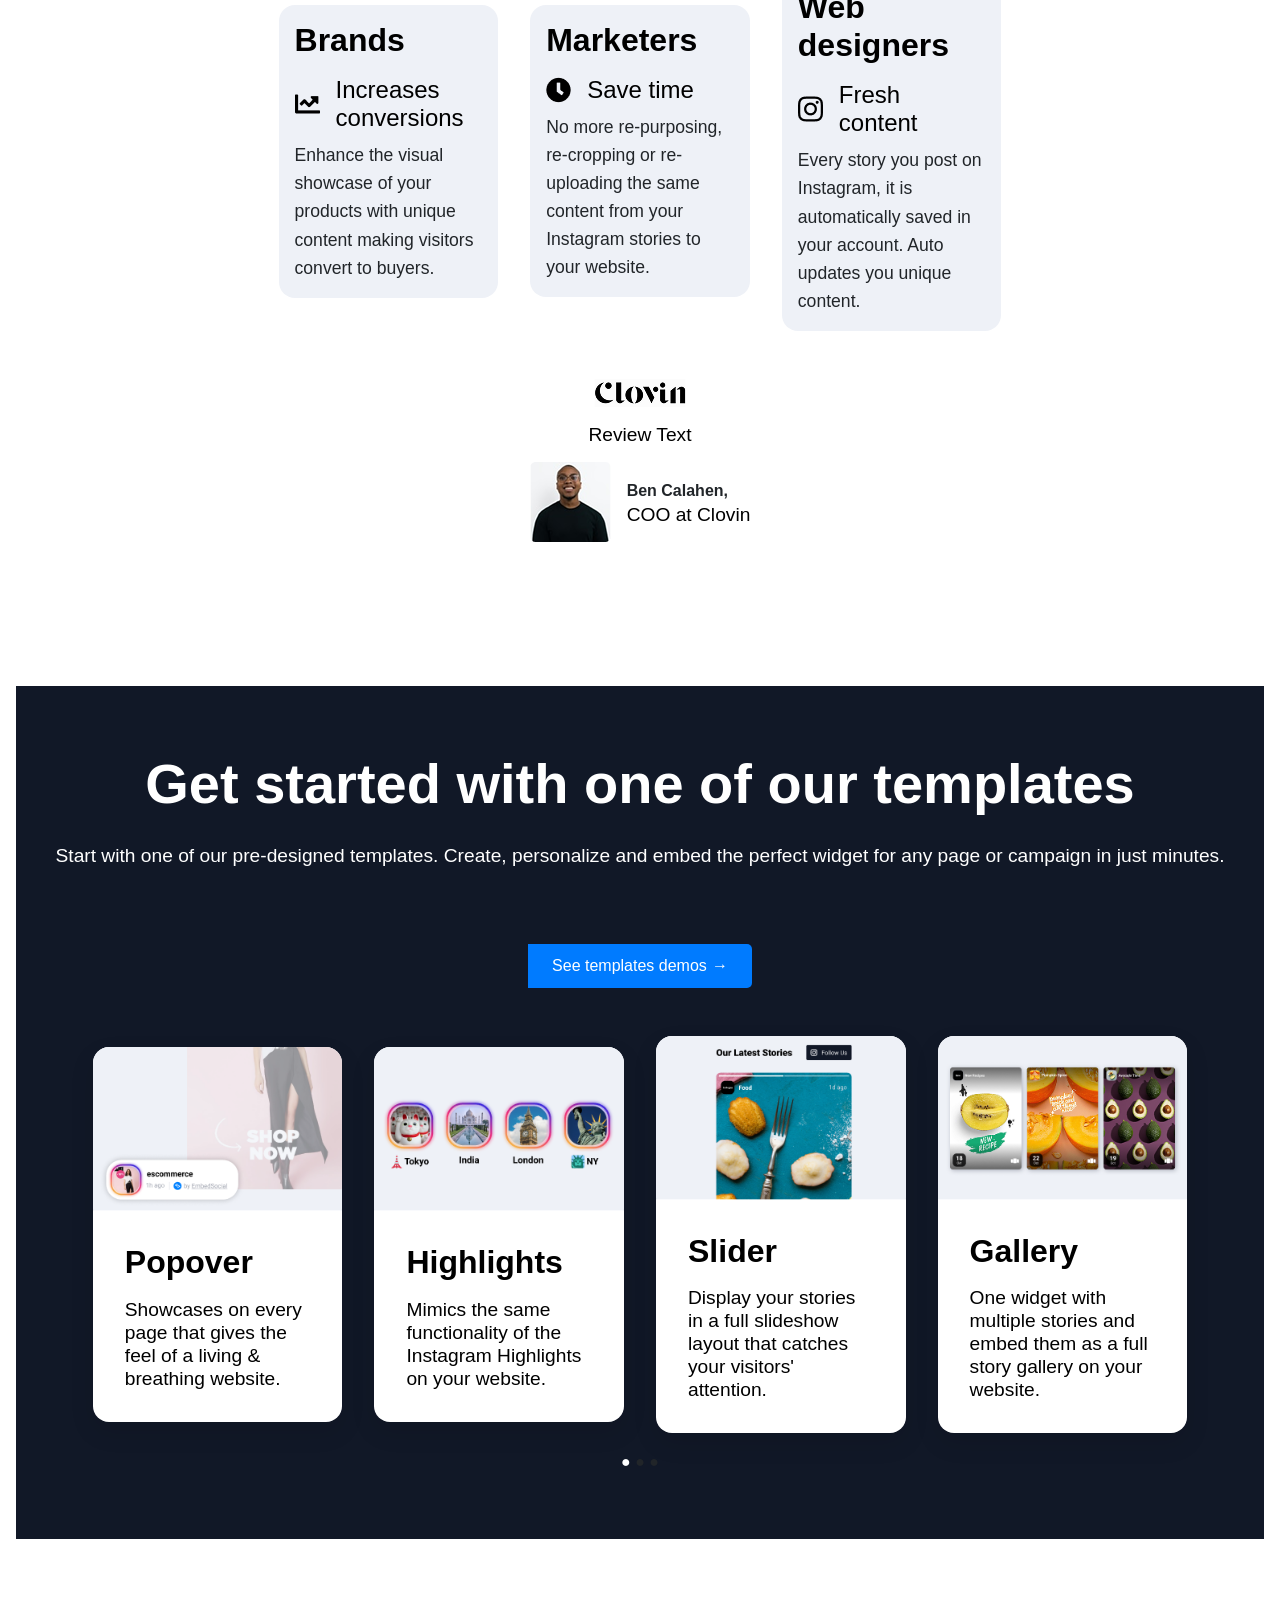
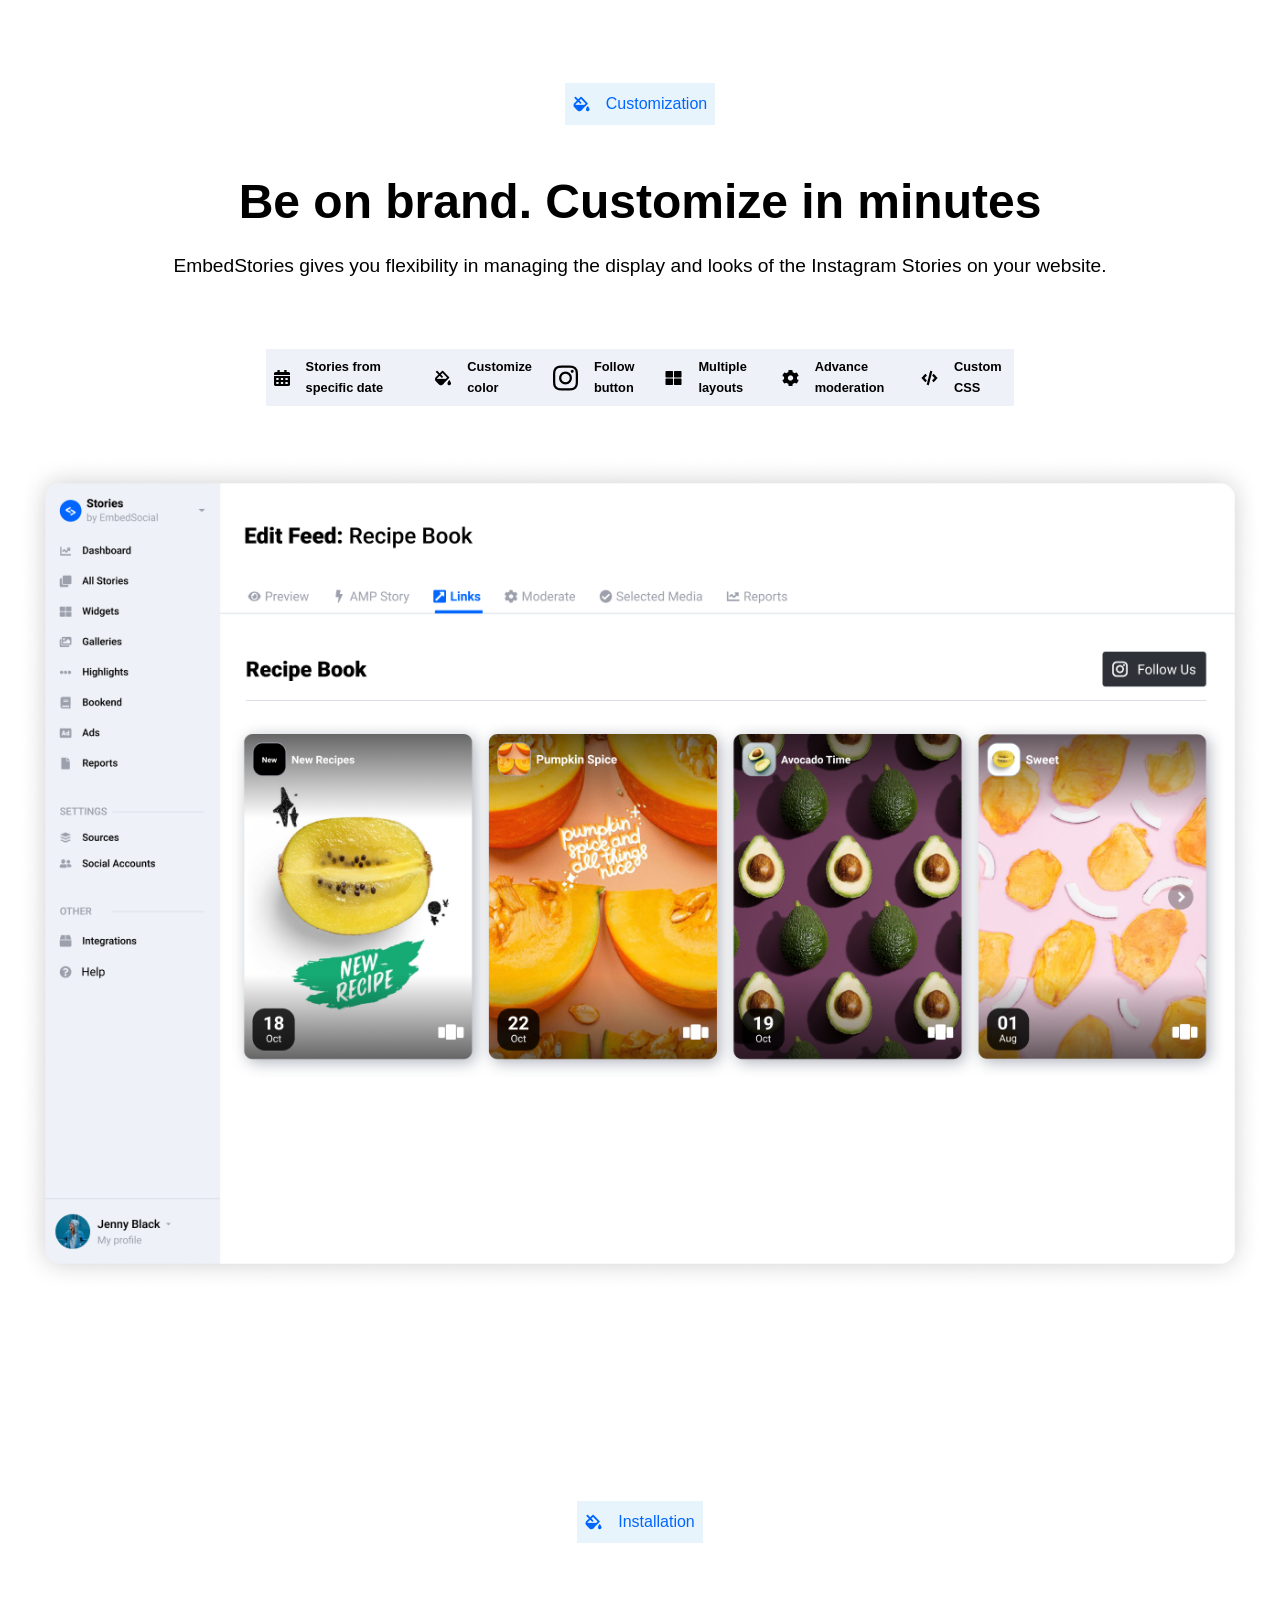
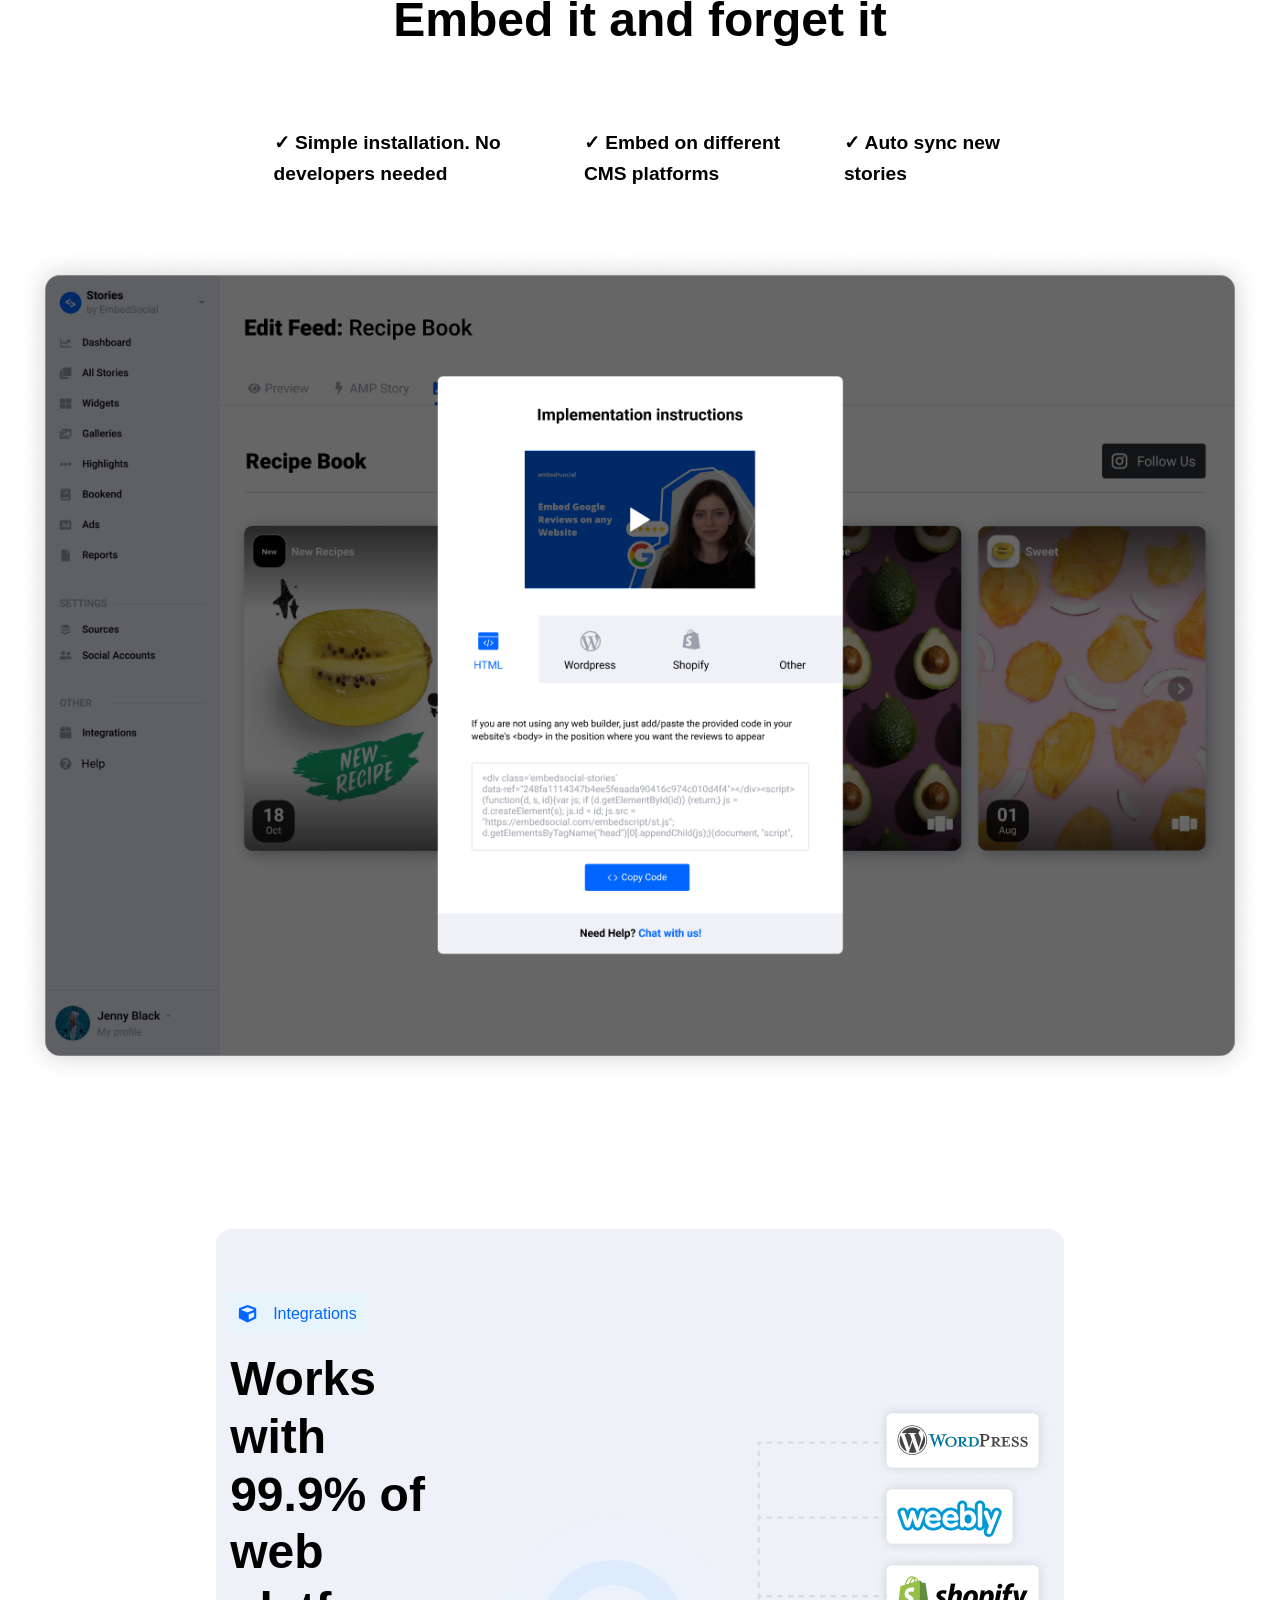
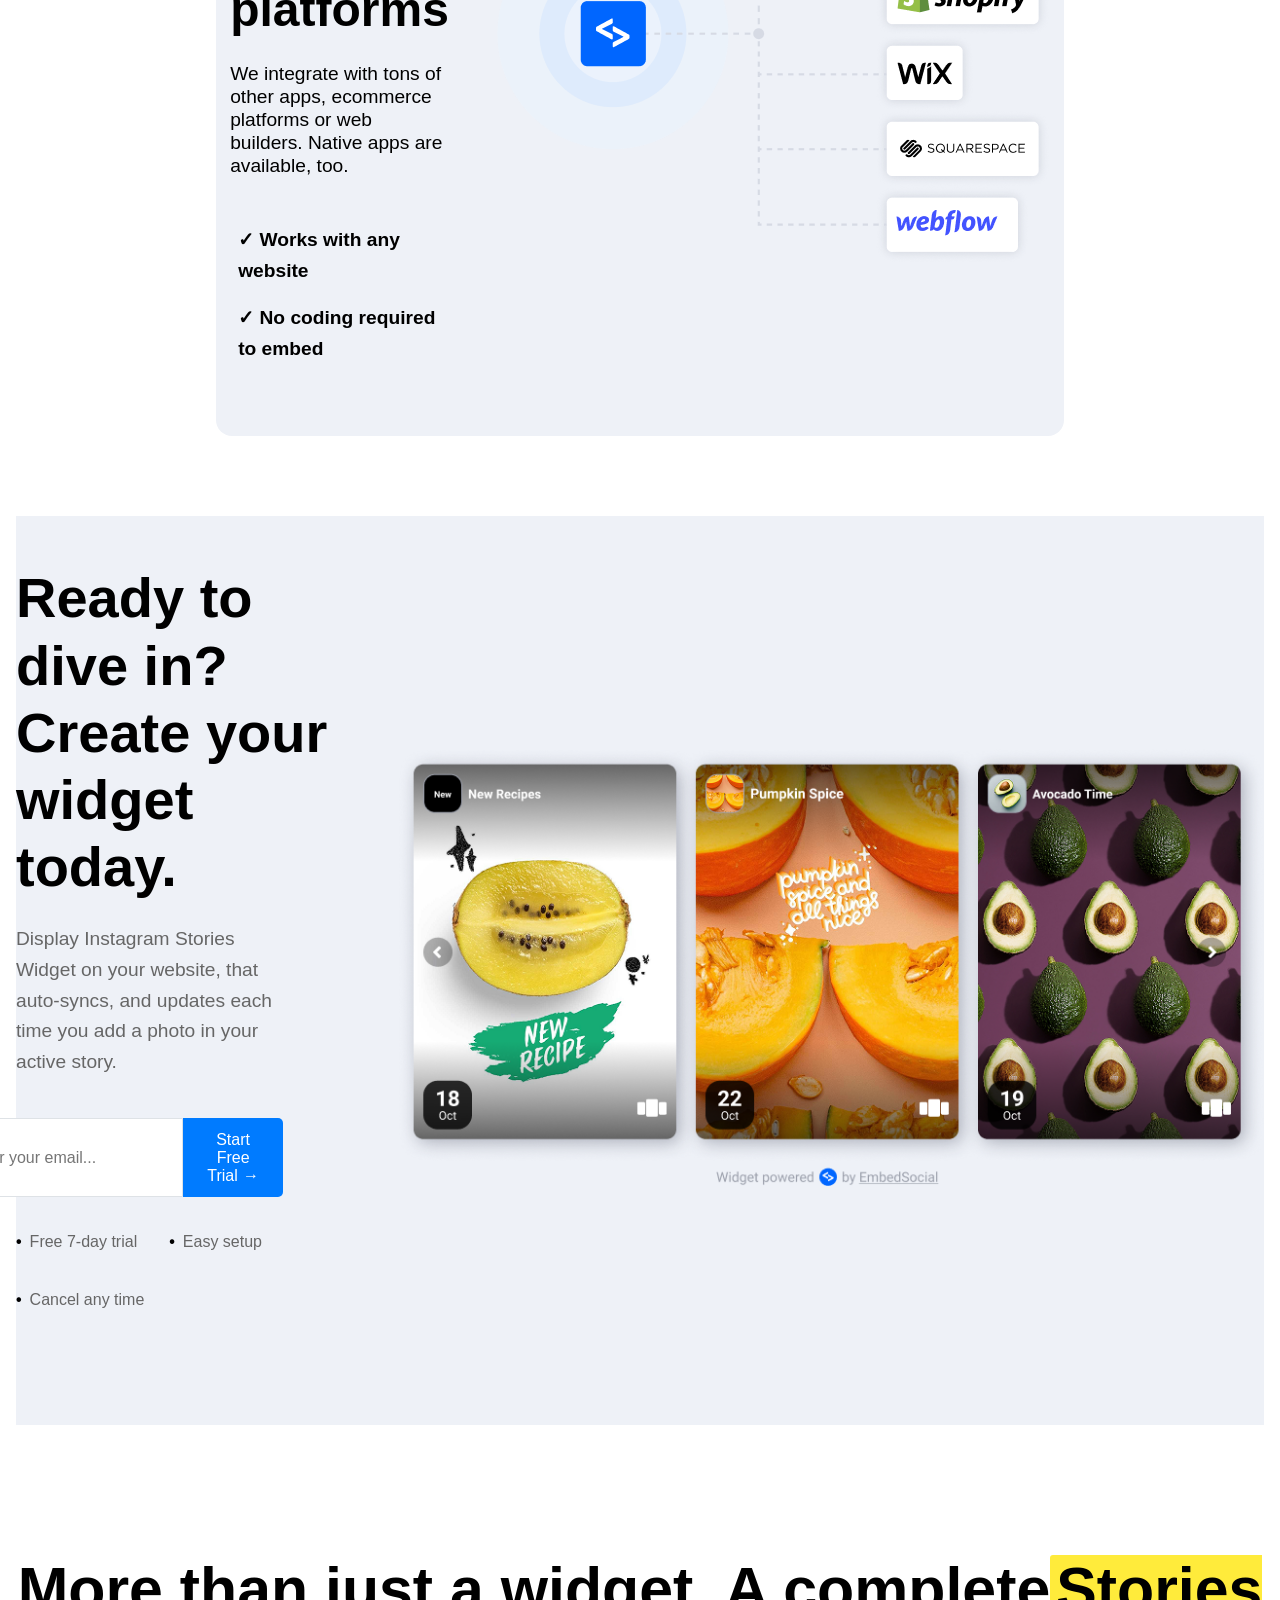
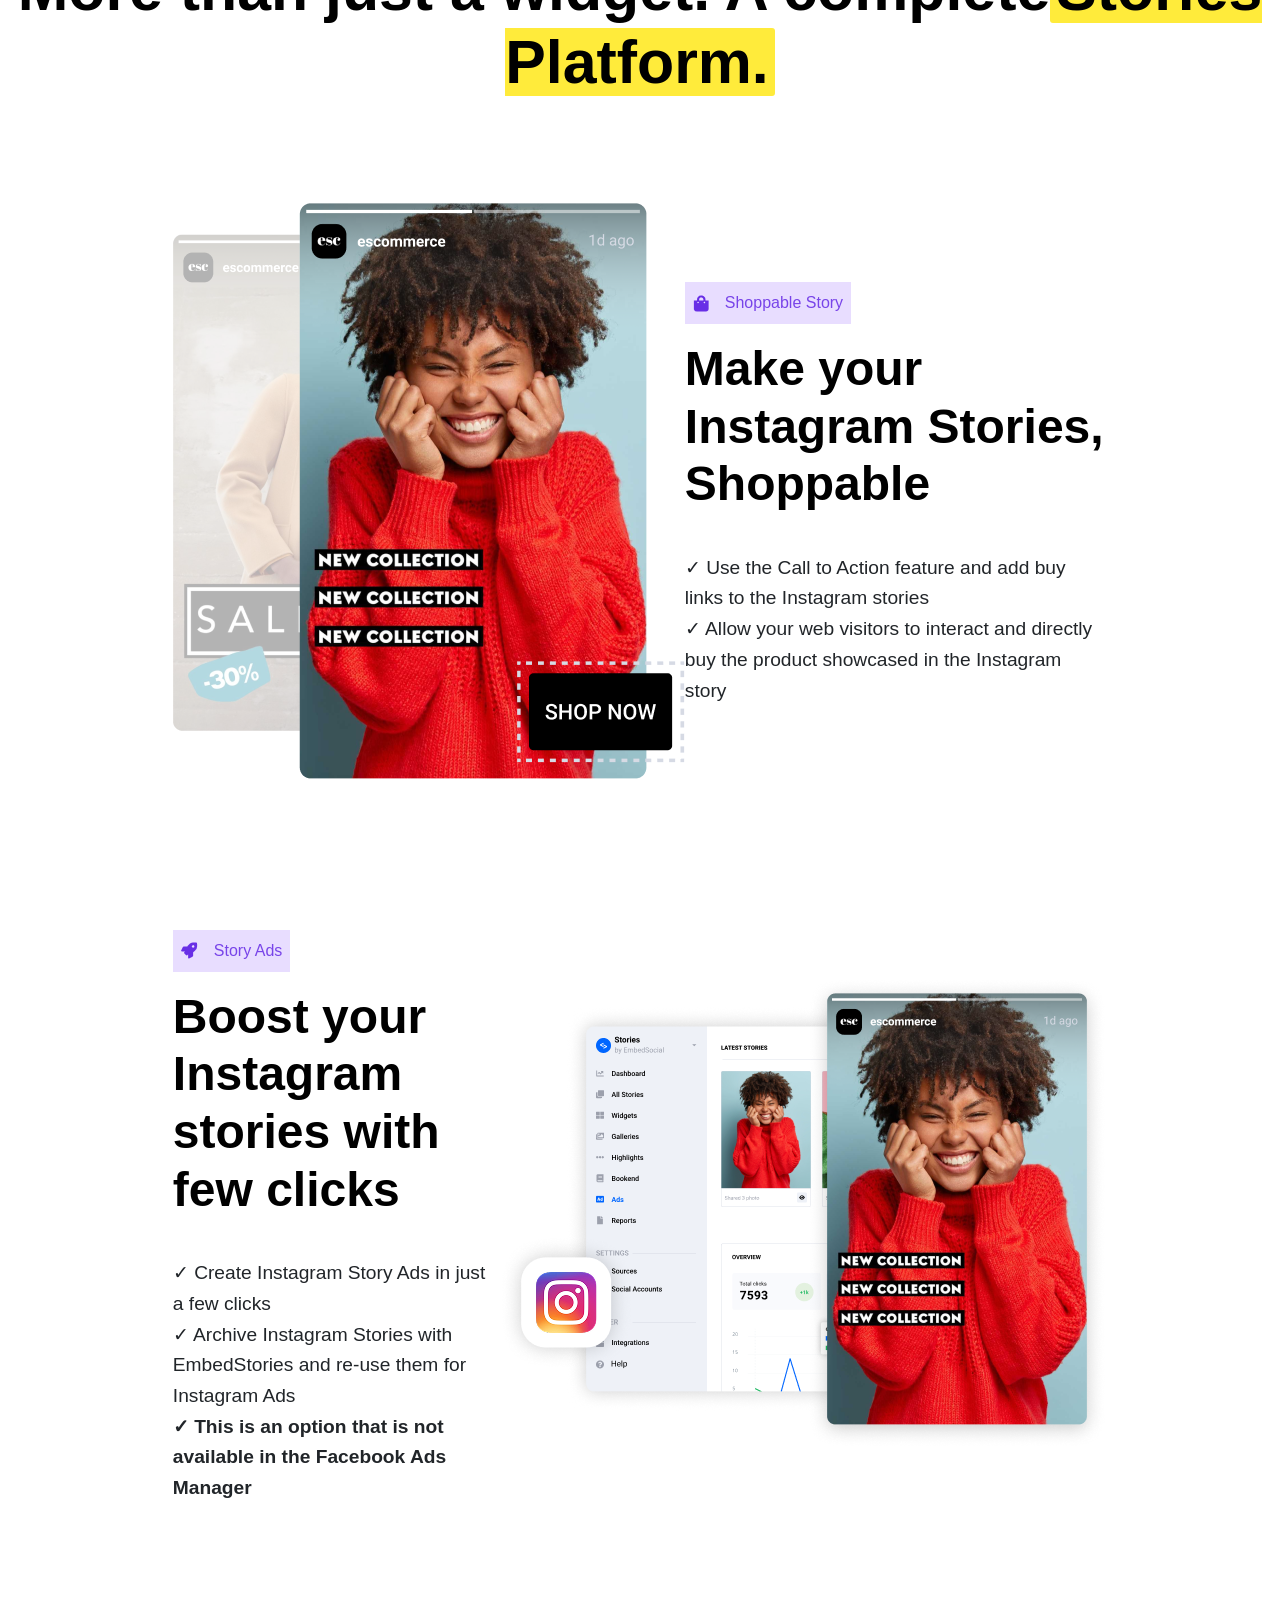
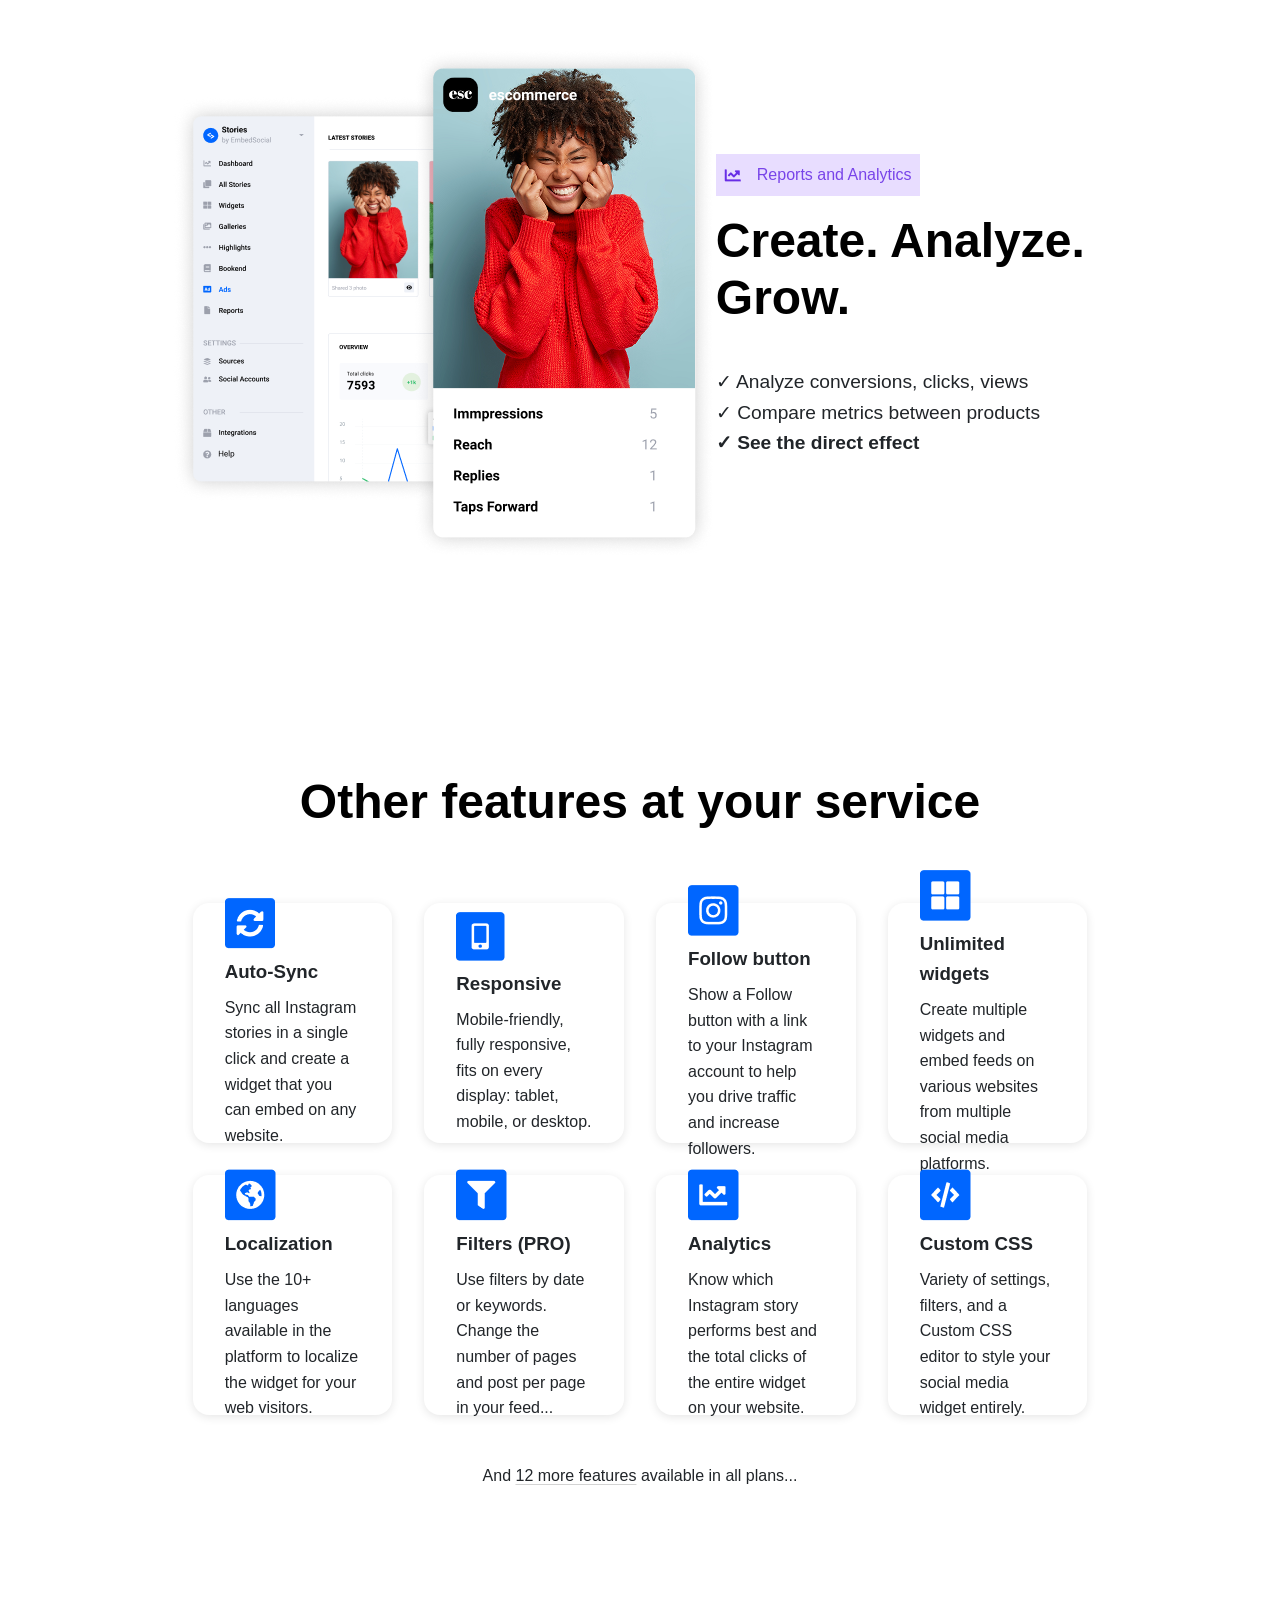
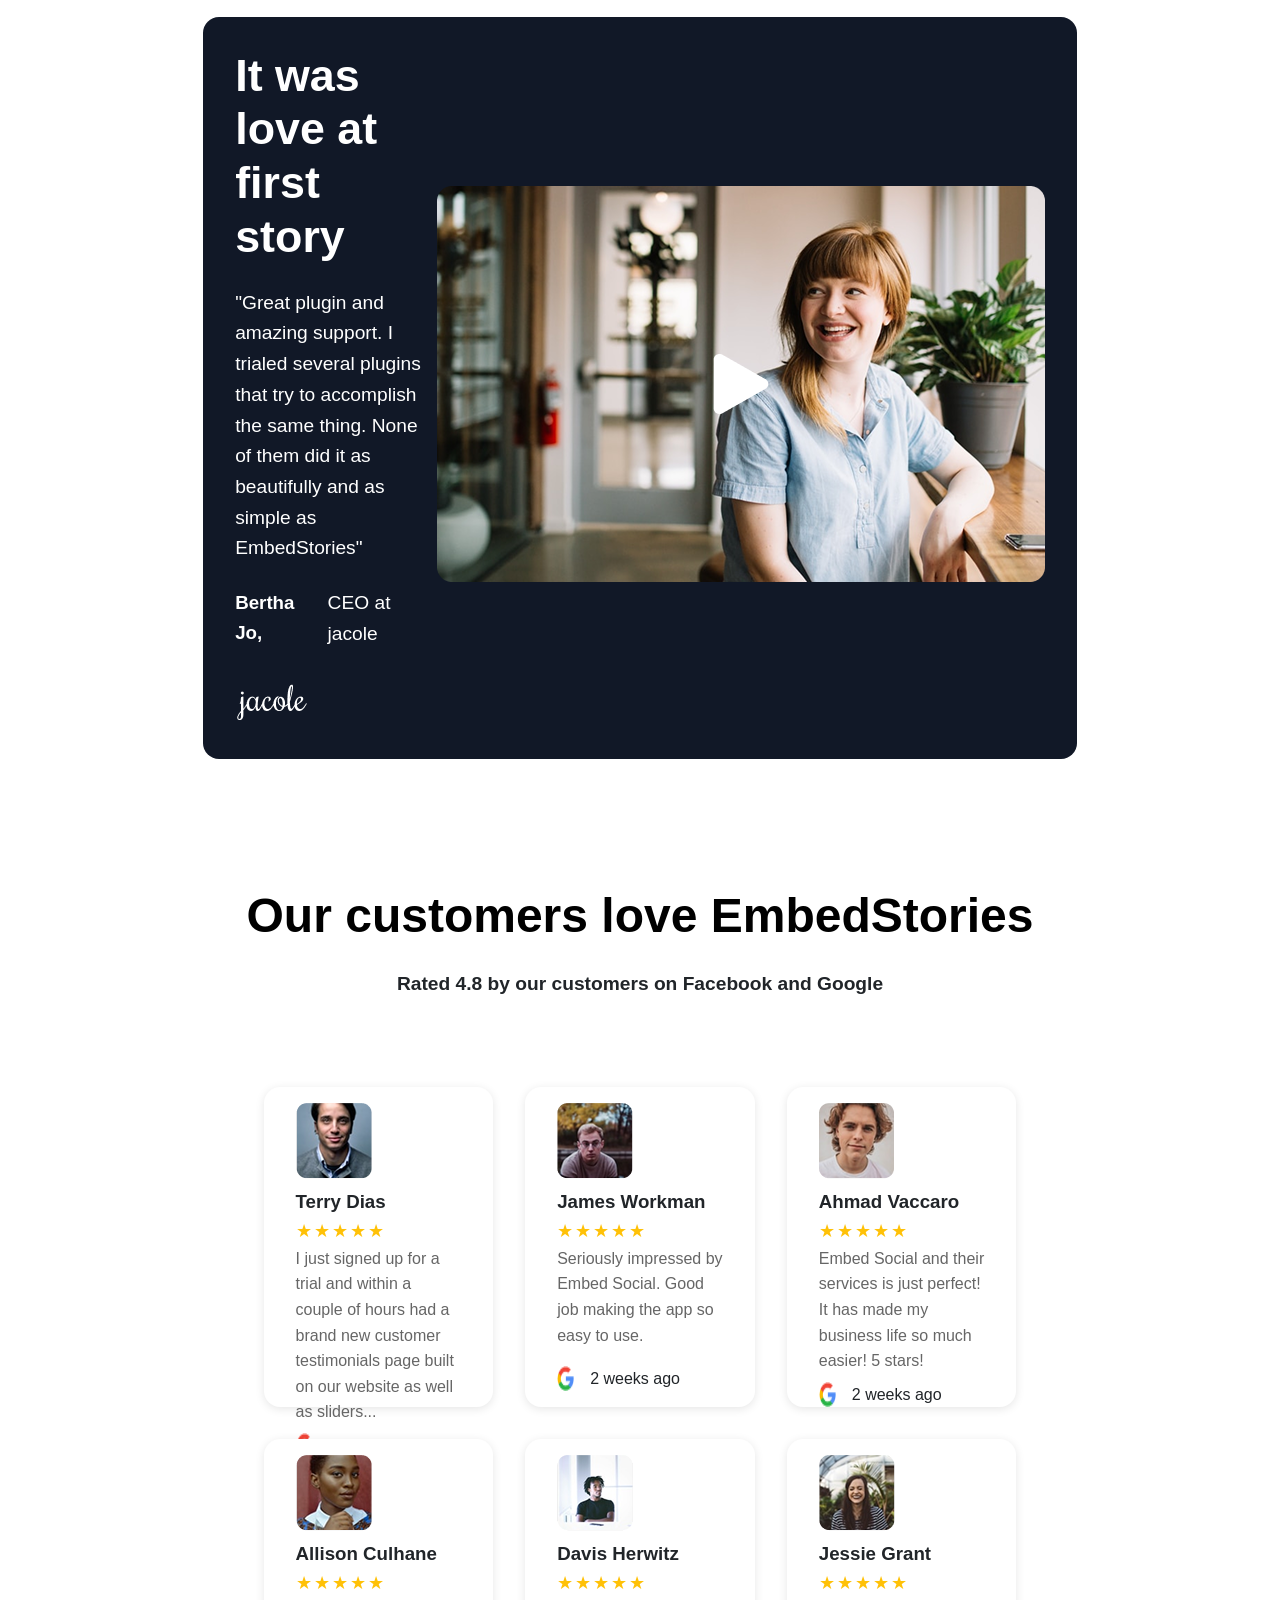
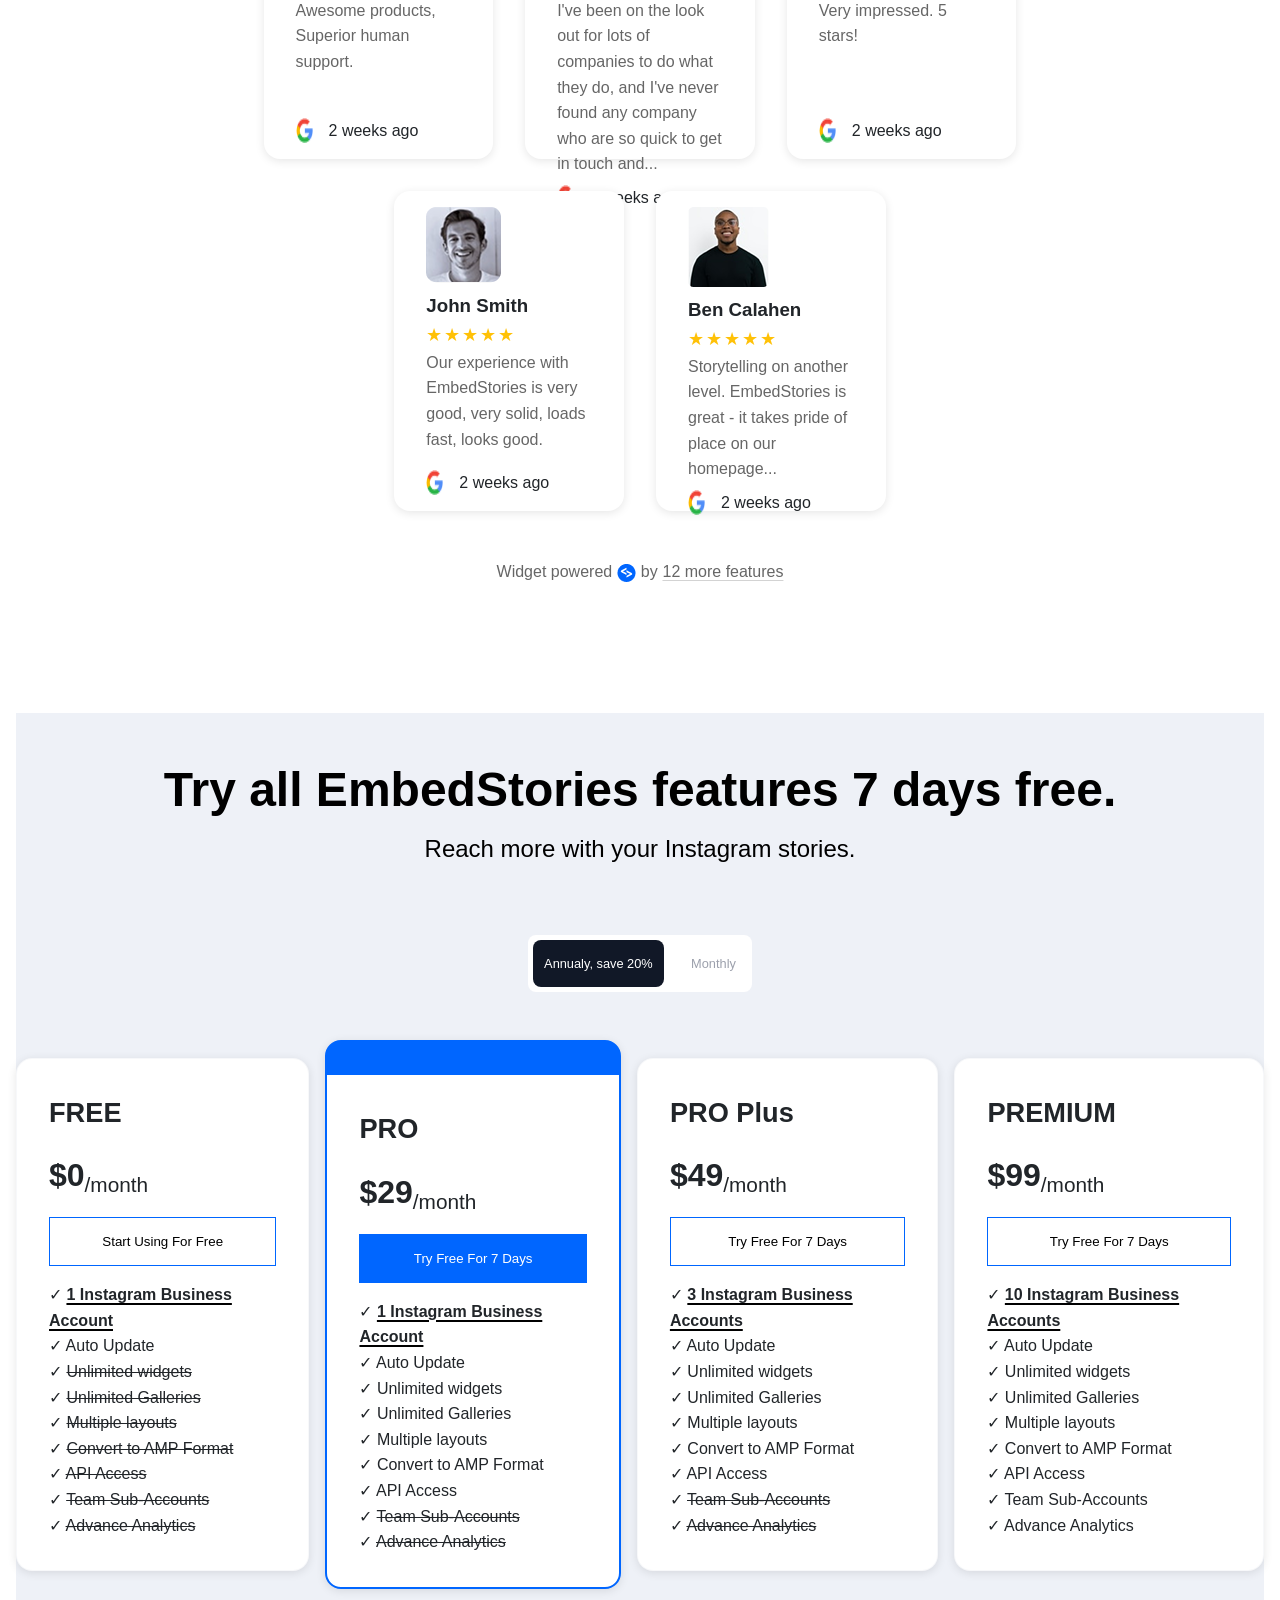
==== commit 49ea045c: "feat: add translation and theme" ====
--- a/pages/admin.html
+++ b/pages/admin.html
@@ -6,60 +6,102 @@
     <title>Админ-панель - EmbedSocial</title>
     <link rel="stylesheet" href="../style/global.css">
     <link rel="stylesheet" href="../style/header.css">
+    <link rel="stylesheet" href="../style/home.css">
     <link rel="stylesheet" href="../style/footer.css">
+    <link rel="stylesheet" href="../style/theme.css">
     <link rel="stylesheet" href="../style/responsive.css">
+    <link rel="stylesheet" href="../style/user-styles.css">
     <link rel="stylesheet" href="../style/admin.css">
 </head>
 <body>
-    <header class="header">
-        <div class="header-container">
-            <div class="logo">
-                <img src="../images/logo.png" alt="img-hero">
-                <p>embedsocial</p>
-            </div>
-            <nav class="nav" id="mainNav">
-                <a href="home.html" class="nav-link">Home</a>
-                <a href="catalog.html" class="nav-link">Catalog</a>
-                <a href="favorites.html" class="nav-link">Favorites</a>
-                <a href="cart.html" class="nav-link">Cart</a>
-            </nav>
+
+<header class="header">
+    <div class="header-container">
+        <div class="logo">
+            <img src="../images/logo.png" alt="img-hero">
+            <p>embedsocial</p>
+        </div>
+        <nav class="nav" id="mainNav">
+            <a href="home.html" class="nav-link" data-translate="home">Home</a>
+            <a href="catalog.html" class="nav-link" data-translate="catalog">Catalog</a>
+            <a href="favorites.html" class="nav-link" data-translate="favorites">Favorites</a>
+            <a href="cart.html" class="nav-link" data-translate="cart">Cart</a>
+            <a href="review.html" class="nav-link active" data-translate="reviews">Reviews</a>
+        </nav>
+        <div class="nav-buttons">
+            <div class="language-switcher">
+                <button class="lang-btn" data-lang="en">EN</button>
+                <button class="lang-btn" data-lang="ru">RU</button>
+            </div>
+            <button id="theme-switcher" class="theme-switcher">☀️</button>
             <div class="nav-button">
-                <a href="admin.html" class="nav-button-link admin active">Админ-панель</a>
-            </div>
-            <div class="burger-menu" id="burgerMenu">
-                <span></span>
-                <span></span>
-                <span></span>
-            </div>
-        </div>
-    </header>
+                <a href="login.html" class="nav-button-link login" data-translate="login">Login</a>
+                <a href="register.html" class="nav-button-link trial" data-translate="startFreeTrial">Start Free Trial</a>
+            </div>
+        </div>
+        <div class="burger-menu" id="burgerMenu">
+            <span></span>
+            <span></span>
+            <span></span>
+        </div>
+    </div>
+</header>
+
+<div class="modal" id="profileModal">
+    <div class="modal-content">
+        <span class="close-modal">&times;</span>
+        <h2 data-translate="editProfile">Редактирование профиля</h2>
+        <form id="profileForm">
+            <div class="form-group">
+                <label for="firstName" data-translate="firstName">Имя:</label>
+                <input type="text" id="firstName" name="firstName" required>
+            </div>
+            <div class="form-group">
+                <label for="lastName" data-translate="lastName">Фамилия:</label>
+                <input type="text" id="lastName" name="lastName">
+            </div>
+            <div class="form-group">
+                <label for="nickname" data-translate="nickname">Никнейм:</label>
+                <input type="text" id="nickname" name="nickname">
+            </div>
+            <div class="form-group">
+                <label for="email" data-translate="email">Email:</label>
+                <input type="email" id="email" name="email" required>
+            </div>
+            <div class="form-buttons">
+                <button type="submit" class="btn-save" data-translate="save">Сохранить</button>
+                <button type="button" class="btn-reset" id="resetSettings" data-translate="resetSettings">Сбросить настройки</button>
+            </div>
+        </form>
+    </div>
+</div>
 
     <div class="container">
         <div class="admin-container">
             <div class="admin-header">
-                <h1>Админ-панель</h1>
-                <p>Управление товарами и отзывами</p>
+                <h1 data-translate="adminPanel">Админ-панель</h1>
+                <p data-translate="adminSubtitle">Управление товарами и отзывами</p>
             </div>
 
             <div class="admin-tabs">
-                <button class="admin-tab active" data-tab="products">Управление товарами</button>
-                <button class="admin-tab" data-tab="reviews">Управление отзывами</button>
+                <button class="admin-tab active" data-tab="products" data-translate="manageProducts">Управление товарами</button>
+                <button class="admin-tab" data-tab="reviews" data-translate="manageReviews">Управление отзывами</button>
             </div>
 
             <div id="productsTab" class="admin-content active">
-                <h2>Добавить/редактировать товар</h2>
+                <h2 data-translate="addEditProduct">Добавить/редактировать товар</h2>
                 <form id="productForm" class="admin-form">
                     <input type="hidden" id="productId">
                     
                     <div class="form-row">
                         <div class="form-group">
-                            <label for="productName">Название товара*</label>
+                            <label for="productName" data-translate="productName">Название товара*</label>
                             <input type="text" id="productName" required>
                             <div class="error-message" id="productNameError"></div>
                         </div>
                         
                         <div class="form-group">
-                            <label for="productPrice">Цена (руб)*</label>
+                            <label for="productPrice" data-translate="productPrice">Цена (руб)*</label>
                             <input type="number" id="productPrice" min="0" step="0.01" required>
                             <div class="error-message" id="productPriceError"></div>
                         </div>
@@ -67,53 +109,53 @@
 
                     <div class="form-row">
                         <div class="form-group">
-                            <label for="productCategory">Категория*</label>
+                            <label for="productCategory" data-translate="category">Категория*</label>
                             <input type="text" id="productCategory" required>
                             <div class="error-message" id="productCategoryError"></div>
                         </div>
                         
                         <div class="form-group">
-                            <label for="productRating">Рейтинг (0-5)</label>
+                            <label for="productRating" data-translate="rating">Рейтинг (0-5)</label>
                             <input type="number" id="productRating" min="0" max="5" step="0.1">
                         </div>
                     </div>
 
                     <div class="form-row">
                         <div class="form-group">
-                            <label for="productImage">URL изображения*</label>
+                            <label for="productImage" data-translate="imageUrl">URL изображения*</label>
                             <input type="url" id="productImage" required>
                             <div class="error-message" id="productImageError"></div>
                         </div>
                         
                         <div class="form-group">
-                            <label for="productComplexity">Сложность</label>
+                            <label for="productComplexity" data-translate="complexity">Сложность</label>
                             <select id="productComplexity">
-                                <option value="">Выберите сложность</option>
-                                <option value="Легкий">Легкий</option>
-                                <option value="Средний">Средний</option>
-                                <option value="Сложный">Сложный</option>
+                                <option value="" data-translate="selectComplexity">Выберите сложность</option>
+                                <option value="Легкий" data-translate="easy">Легкий</option>
+                                <option value="Средний" data-translate="medium">Средний</option>
+                                <option value="Сложный" data-translate="hard">Сложный</option>
                             </select>
                         </div>
                     </div>
 
                     <div class="form-group">
-                        <label for="productDescription">Описание</label>
+                        <label for="productDescription" data-translate="description">Описание</label>
                         <textarea id="productDescription" rows="4"></textarea>
                     </div>
 
-                    <button type="submit" id="submitProduct" class="admin-button">Добавить товар</button>
+                    <button type="submit" id="submitProduct" class="admin-button" data-translate="addProduct">Добавить товар</button>
                 </form>
 
-                <h2>Список товаров</h2>
+                <h2 data-translate="productsList">Список товаров</h2>
                 <table class="admin-table">
                     <thead>
                         <tr>
-                            <th>Изображение</th>
-                            <th>Название</th>
-                            <th>Категория</th>
-                            <th>Цена</th>
-                            <th>Рейтинг</th>
-                            <th>Действия</th>
+                            <th data-translate="image">Изображение</th>
+                            <th data-translate="productName">Название</th>
+                            <th data-translate="category">Категория</th>
+                            <th data-translate="price">Цена</th>
+                            <th data-translate="rating">Рейтинг</th>
+                            <th data-translate="actions">Действия</th>
                         </tr>
                     </thead>
                     <tbody id="productsList">
@@ -122,34 +164,34 @@
             </div>
 
             <div id="reviewsTab" class="admin-content">
-                <h2>Фильтры отзывов</h2>
+                <h2 data-translate="reviewFilters">Фильтры отзывов</h2>
                 <div class="admin-filters">
                     <div class="form-group">
-                        <label for="reviewFilterProduct">Фильтр по товару</label>
+                        <label for="reviewFilterProduct" data-translate="filterByProduct">Фильтр по товару</label>
                         <select id="reviewFilterProduct">
-                            <option value="">Все товары</option>
+                            <option value="" data-translate="allProducts">Все товары</option>
                         </select>
                     </div>
                     
                     <div class="form-group">
-                        <label for="reviewFilterUser">Фильтр по пользователю</label>
+                        <label for="reviewFilterUser" data-translate="filterByUser">Фильтр по пользователю</label>
                         <select id="reviewFilterUser">
-                            <option value="">Все пользователи</option>
+                            <option value="" data-translate="allUsers">Все пользователи</option>
                         </select>
                     </div>
                 </div>
 
-                <h2>Список отзывов</h2>
+                <h2 data-translate="reviewsList">Список отзывов</h2>
                 <table class="admin-table">
                     <thead>
                         <tr>
-                            <th>Товар</th>
-                            <th>Пользователь</th>
-                            <th>Рейтинг</th>
-                            <th>Текст отзыва</th>
-                            <th>Дата</th>
-                            <th>Статус</th>
-                            <th>Действия</th>
+                            <th data-translate="product">Товар</th>
+                            <th data-translate="user">Пользователь</th>
+                            <th data-translate="rating">Рейтинг</th>
+                            <th data-translate="reviewText">Текст отзыва</th>
+                            <th data-translate="date">Дата</th>
+                            <th data-translate="status">Статус</th>
+                            <th data-translate="actions">Действия</th>
                         </tr>
                     </thead>
                     <tbody id="reviewsAdminList">
@@ -159,7 +201,70 @@
         </div>
     </div>
 
+        <footer>
+        <div class="footer-content">
+            <div class="footer-brand">
+                <div class="logo-footer">
+                    <img src="../images/logo-white.png" alt="img-hero">
+                    <h2 class="brand-name">embedsocial</h2>
+                </div>
+                <p class="brand-description" data-translate="footerDescription">
+                    Lorem ipsum dolor sit amet, consectetur adipiscing elit. Id rhoncus suspendisse mattis ultricies adipiscing quem pretium eleifend.
+                </p>
+            </div>
+
+            <div class="footer-columns">
+                <div class="footer-column">
+                    <h3 class="column-title" data-translate="product">Product</h3>
+                    <ul class="footer-links">
+                        <li><a href="#" class="footer-link" data-translate="reviewsManagement">Reviews management</a></li>
+                        <li><a href="#" class="footer-link" data-translate="embedInstagramStories">Embed instagram stories</a></li>
+                        <li><a href="#" class="footer-link" data-translate="displayInstagramFeeds">Display instagram feeds</a></li>
+                        <li><a href="#" class="footer-link" data-translate="collectReviews">Collect reviews</a></li>
+                        <li><a href="#" class="footer-link" data-translate="sendEmailRequests">Send email requests</a></li>
+                    </ul>
+                </div>
+
+                <div class="footer-column">
+                    <h3 class="column-title" data-translate="company">Company</h3>
+                    <ul class="footer-links">
+                        <li><a href="#" class="footer-link" data-translate="aboutEmbedSocial">About EmbedSocial</a></li>
+                        <li><a href="#" class="footer-link" data-translate="brandGuidelines">Brand Guidelines</a></li>
+                        <li><a href="#" class="footer-link" data-translate="pressKit">Press Kit</a></li>
+                        <li><a href="#" class="footer-link" data-translate="support">Support</a></li>
+                    </ul>
+                </div>
+
+                <div class="footer-column">
+                    <h3 class="column-title" data-translate="integrations">Integrations</h3>
+                    <ul class="footer-links">
+                        <li><a href="#" class="footer-link" data-translate="wordPress">WordPress</a></li>
+                        <li><a href="#" class="footer-link" data-translate="shopify">Shopify</a></li>
+                        <li><a href="#" class="footer-link" data-translate="magento">Magento</a></li>
+                        <li><a href="#" class="footer-link" data-translate="squarrespace">Squarrespace</a></li>
+                        <li><a href="#" class="footer-link" data-translate="intercom">Intercom</a></li>
+                        <li><a href="#" class="footer-link" data-translate="slack">Slack</a></li>
+                    </ul>
+                </div>
+
+                <div class="footer-column">
+                    <h3 class="column-title" data-translate="integrations">Integrations</h3>
+                    <ul class="footer-links">
+                        <li><a href="#" class="footer-link" data-translate="wordPress">WordPress</a></li>
+                        <li><a href="#" class="footer-link" data-translate="shopify">Shopify</a></li>
+                        <li><a href="#" class="footer-link" data-translate="magento">Magento</a></li>
+                        <li><a href="#" class="footer-link" data-translate="squarrespace">Squarrespace</a></li>
+                        <li><a href="#" class="footer-link" data-translate="intercom">Intercom</a></li>
+                        <li><a href="#" class="footer-link" data-translate="slack">Slack</a></li>
+                    </ul>
+                </div>
+            </div>
+        </div>
+    </footer>
+
+    <script src="../js/admin.js"></script>
     <script src="../js/auth.js"></script>
-    <script src="../js/admin.js"></script>
+    <script src="../js/translation.js"></script>
+    <script src="../js/theme-switcher.js"></script>
 </body>
 </html>
--- a/style/global.css
+++ b/style/global.css
@@ -2,6 +2,25 @@
     margin: 0;
     padding: 0;
     box-sizing: border-box;
+}
+
+html {
+  scroll-behavior: smooth;
+}
+
+.nav-link.active,
+.mobile-nav-link.active {
+  color: #2563eb;
+  font-weight: 600;
+}
+
+section:target {
+  animation: highlight 2s ease;
+}
+
+@keyframes highlight {
+  0% { background-color: rgba(37, 99, 235, 0.1); }
+  100% { background-color: transparent; }
 }
 
 body {
--- a/style/header.css
+++ b/style/header.css
@@ -210,4 +210,265 @@
         right: -20px;
         width: 200px;
     }
+}
+
+.user-dropdown {
+    display: inline-block !important;
+}
+
+.nav-button {
+    display: flex;
+    gap: 1.5rem;
+    align-items: center;
+}
+
+.burger-menu {
+    display: none;
+}
+
+.overlay {
+    position: fixed;
+    top: 0;
+    left: 0;
+    width: 100%;
+    height: 100%;
+    background-color: rgba(0, 0, 0, 0.5);
+    z-index: 999;
+    opacity: 0;
+    visibility: hidden;
+    transition: opacity 0.3s ease, visibility 0.3s ease;
+}
+
+.overlay.active {
+    opacity: 1;
+    visibility: visible;
+}
+
+.mobile-menu {
+    position: fixed;
+    top: 0;
+    right: -100%;
+    width: 80%;
+    max-width: 300px;
+    height: 100%;
+    background-color: #fff;
+    z-index: 1000;
+    transition: right 0.3s ease;
+    padding: 2rem;
+    box-shadow: -2px 0 10px rgba(0, 0, 0, 0.1);
+    overflow-y: auto;
+}
+
+.mobile-menu.active {
+    right: 0;
+}
+
+.mobile-nav {
+    display: flex;
+    flex-direction: column;
+    gap: 1.5rem;
+    margin-top: 3rem;
+}
+
+.mobile-nav-link {
+    padding: 0.8rem 0;
+    font-size: 1.1rem;
+    font-weight: 500;
+    color: #333;
+    border-bottom: 1px solid #eee;
+    transition: color 0.3s ease;
+}
+
+.mobile-nav-link:hover {
+    color: #0066FF;
+}
+
+.mobile-nav-buttons {
+    display: flex;
+    flex-direction: column;
+    gap: 1rem;
+    margin-top: 2rem;
+}
+
+@media (max-width: 768px) {
+    .burger-menu {
+        display: flex;
+        flex-direction: column;
+        justify-content: space-between;
+        width: 24px;
+        height: 18px;
+        cursor: pointer;
+        z-index: 1001;
+    }
+    
+    .burger-menu span {
+        display: block;
+        height: 2px;
+        width: 100%;
+        background-color: #333;
+        transition: all 0.3s ease;
+        transform-origin: center;
+    }
+    
+    .burger-menu.active span:nth-child(1) {
+        transform: translateY(8px) rotate(45deg);
+    }
+    
+    .burger-menu.active span:nth-child(2) {
+        opacity: 0;
+    }
+    
+    .burger-menu.active span:nth-child(3) {
+        transform: translateY(-8px) rotate(-45deg);
+    }
+
+    .nav {
+        display: none;
+    }
+
+    .user-dropdown {
+        display: inline-block !important;
+    }
+    
+    .user-name {
+        display: none;
+    }
+    
+    .dropdown-menu {
+        right: -20px;
+        width: 200px;
+    }
+}
+
+@media (max-width: 368px) {
+    .header-container{
+        flex-wrap: wrap;
+        gap: 2rem;
+    }
+}
+
+.mobile-user-info {
+    display: flex;
+    align-items: center;
+    gap: 12px;
+    padding: 1rem 0;
+    margin-bottom: 1rem;
+    border-bottom: 1px solid #eee;
+}
+
+.mobile-user-avatar {
+    width: 40px;
+    height: 40px;
+    border-radius: 50%;
+    background: #0066FF;
+    color: white;
+    display: flex;
+    align-items: center;
+    justify-content: center;
+    font-weight: 600;
+    font-size: 16px;
+}
+
+.mobile-user-details {
+    display: flex;
+    flex-direction: column;
+}
+
+.mobile-user-name {
+    font-weight: 600;
+    color: #333;
+    font-size: 14px;
+}
+
+.mobile-user-email {
+    color: #666;
+    font-size: 12px;
+}
+
+.mobile-nav-button {
+    padding: 0.8rem 1rem;
+    border-radius: 4px;
+    font-weight: 500;
+    text-align: center;
+    transition: all 0.3s ease;
+    display: block;
+    margin-bottom: 0.5rem;
+    text-decoration: none;
+}
+
+.mobile-nav-button.login {
+    color: #333;
+    border: 1px solid #ddd;
+    background: transparent;
+}
+
+.mobile-nav-button.login:hover {
+    background-color: #f8f9fa;
+}
+
+.mobile-nav-button.trial {
+    background-color: #0066FF;
+    color: white;
+    border: none;
+}
+
+.mobile-nav-button.trial:hover {
+    background-color: #394fcf;
+}
+
+.mobile-nav-button.profile {
+    background-color: #f8f9fa;
+    color: #333;
+    border: 1px solid #ddd;
+}
+
+.mobile-nav-button.logout {
+    background-color: #dc3545;
+    color: white;
+    border: none;
+    width: 100%;
+    cursor: pointer;
+}
+
+.mobile-nav-button.logout:hover {
+    background-color: #c82333;
+}
+
+body.no-scroll {
+    overflow: hidden;
+}
+
+.mobile-menu-header {
+    display: flex;
+    justify-content: flex-end;
+    padding: 1rem;
+    margin-bottom: 1rem;
+}
+
+.close-menu {
+    position: relative;
+    width: 24px;
+    height: 24px;
+    cursor: pointer;
+    transition: transform 0.3s ease;
+}
+
+.close-menu:hover {
+    transform: rotate(90deg);
+}
+
+.close-menu span {
+    position: absolute;
+    height: 2px;
+    width: 100%;
+    background-color: #333;
+    transition: all 0.3s ease;
+}
+
+.close-menu span:nth-child(1) {
+    transform: rotate(45deg);
+}
+
+.close-menu span:nth-child(2) {
+    transform: rotate(-45deg);
 }
--- a/style/home.css
+++ b/style/home.css
@@ -0,0 +1,1038 @@
+.hero {
+    text-align: center;
+    padding-top: 4rem;
+    background: #FBFBFC;
+    width: 100%;
+}
+
+.hero-top{
+    display: flex;
+    justify-content: center;
+    align-items: center;
+    gap: 3rem;
+}
+
+.hero-top-text{
+    display: flex;
+    flex-direction: column;
+    width: 38%;
+}
+
+.hero-title {
+    font-size: 3.5em;
+    margin-bottom: 1.5rem;
+    color: #000;
+    line-height: 1.2;
+    text-align: start;
+}
+
+.hero-title::after {
+    content: var(--after-content, "in seconds.");
+    background-color: #ffeb3b;
+    color: #000;
+    padding: 2px 6px;
+    border-radius: 3px;
+}
+
+.hero-description {
+    font-size: 1.2em;
+    margin-bottom: 2.5rem;
+    color: #666;
+    width: 85%;
+    text-align: start;
+}
+
+.cta-section {
+    display: flex;
+    justify-content: center;
+    margin-bottom: 2rem;
+    width: 60%
+}
+
+.email-input {
+    flex: 1;
+    padding: 0.8rem 1rem;
+    border: 1px solid #0066FF;
+    border-top-left-radius: 5px;
+    border-bottom-left-radius: 5px;
+    font-size: 1em;
+}
+
+.cta-button {
+    background-color: #0066FF;
+    color: white;
+    padding: 0.8rem 1.5rem;
+    border-top-right-radius: 5px;
+    border-bottom-right-radius: 5px;
+    font-weight: 500;
+    font-size: 1em;
+    transition: background-color 0.3s ease;
+}
+
+.cta-button::after {
+    content: "→";
+    margin-left: 0.32rem;
+}
+
+.cta-button:hover {
+    background-color: #394fcf;
+}
+
+.features {
+    display: flex;
+    justify-content: start;
+    gap: 2em;
+    margin-bottom: 4rem;
+    flex-wrap: wrap;
+}
+
+.feature {
+    display: flex;
+    align-items: center;
+    gap: 0.5em;
+    color: #666;
+}
+
+.feature-icon {
+    color: #000000ff;
+    font-weight: bold;
+}
+
+.hero-bottom {
+    display: flex;
+    justify-content: center;
+    align-items: center;
+    flex-direction: column;
+    gap: 1em;
+    padding: 2rem 0;
+}
+
+.hero-bottom-text {
+    font-size: 1.2em;
+    color: #999;
+    letter-spacing: 0.5px;
+    text-transform: uppercase;
+}
+
+.hero-bottom-logos img{
+    margin-left: 3rem;
+}
+
+.hero-bottom-logos img:first-child{
+    margin-left: 0;
+}
+
+
+
+.widgets-section{
+    display: flex;
+    justify-content: center;
+    align-items: start;
+    padding: 4rem 0;
+    gap: 3rem;
+    width: 100%;
+}
+
+.widgets-section-text{
+    width: 20%;
+}
+
+.widgets-section-text h2{
+    font-size: 3em;
+    margin-bottom: 1.5rem;
+    color: #000;
+    line-height: 1.2;
+    text-align: start;
+}
+
+.widgets-section-text-icons{
+    margin-top: 3rem;
+}
+
+.widgets-section-text-icon{
+    display: flex;
+    justify-content: start;
+    align-items: center;
+    gap: 1rem;
+    margin-top: 3rem;
+    transition: background-color 0.5s ease;
+}
+
+.widgets-section-text-icon:hover{
+    background: #F4F6FA;
+    padding: 1rem;
+    color: #0066FF;
+}
+
+.widgets-section-text-icon p{
+    font-size: 1.2em;
+}
+
+
+
+
+.let-section{
+    display: flex;
+    flex-direction: column;
+    justify-content: center;
+    align-items: center;
+    gap: 2rem;
+    padding: 4rem 0;
+    background: #EEF1F7;
+    width: 100%;
+}
+
+.let-section h2 {
+    font-size: 3em;
+    color: #000;
+    line-height: 1.2;
+    text-align: start;
+}
+
+.let-section h2::after {
+    content: var(--after-content, "more than 24h.");
+    background-color: #ffeb3b;
+    color: #000;
+    padding: 2px 6px;
+    border-radius: 3px;
+}
+
+.let-section p {
+    font-size: 1.2em;
+    margin-bottom: 2.5rem;
+    color: #666;
+    width: 85%;
+    text-align: center;
+}
+
+.let-section-blocks{
+    display: flex;
+    justify-content: center;
+    align-items: center;
+    gap: 1rem;
+    width: 80%;
+}
+
+.let-section-block{
+    background-color: #fff;
+    border-radius: 1rem;
+    padding: 2rem;
+    width: 20%;
+    height: 12rem;
+    display: flex;
+    justify-content: center;
+    align-items: center;
+    flex-direction: column;
+    gap: 0.5rem;
+    box-shadow: 0 10px 25px rgba(0, 0, 0, 0.1);
+}
+
+.let-section-block:hover{
+    transform: translateY(-5px);
+}
+
+.let-section-block p{
+    margin: 0;
+}
+
+
+
+.section-double{
+    display: flex;
+    justify-content: center;
+    align-items: center;
+    flex-direction: column;
+    gap: 3rem;
+    padding: 4rem 0;
+    width: 100%;
+}
+
+.section-double-title h2, .section-double-title h3 {
+    font-size: 3em;
+    margin-bottom: 1rem;
+    color: #000;
+    line-height: 1.2;
+    text-align: center;
+}
+
+.section-double-title h2::after {
+    content: var(--after-content, "conversions.");
+    background-color: #ffeb3b;
+    color: #000;
+    padding: 0 6px;
+    border-radius: 3px;
+}
+
+.section-double-title h3::after{
+    content: var(--after-content, "growth.");
+    background-color: #ffeb3b;
+    color: #000;
+    padding: 0 6px;
+    border-radius: 3px;
+}
+
+.section-double-blocks{
+    display: flex;
+    justify-content: center;
+    align-items: center;
+    width: 80%;
+    gap: 2rem;
+}
+
+.section-double-block{
+    display: flex;
+    justify-content: center;
+    align-items: start;
+    flex-direction: column;
+    gap: 1rem;
+    background: #EEF1F7;
+    border-radius: 1rem;
+    padding: 1rem;
+    width: 22%;
+}
+
+.section-double-block h3{
+    font-size: 2em;
+    color: #000;
+    line-height: 1.2;
+    text-align: start;
+}
+
+.section-double-block-text p{
+    margin-top: 0.5rem;
+    font-size: 1.1em;
+}
+
+.section-double-block-text-img{
+    display: flex;
+    justify-content: start;
+    align-items: center;
+    gap: 1rem;
+}
+
+.section-double-block-text-img p{
+    font-size: 1.5em;
+    color: #000;
+    margin: 0;
+    line-height: 1.2;
+    text-align: start;
+}
+
+.section-double-review{
+    display: flex;
+    justify-content: center;
+    align-items: center;
+    flex-direction: column;
+    gap: 1rem;
+    width: 30%;
+}
+
+.section-double-review p{
+    text-align: center;
+    font-size: 1.2em;
+    color: #000;
+    line-height: 1.2;
+}
+
+.section-double-review-man{
+    display: flex;
+    justify-content: center;
+    align-items: center;
+    gap: 1rem;
+}
+
+
+
+
+.started-section{
+    display: flex;
+    justify-content: center;
+    align-items: center;
+    flex-direction: column;
+    gap: 3rem;
+    padding: 4rem 0;
+    width: 100%;
+    background: #111827;
+}
+
+.started-section-text h2 {
+    font-size: 3.5em;
+    margin-bottom: 1.5rem;
+    color: #fff;
+    line-height: 1.2;
+    text-align: center;
+}
+
+.started-section-text p{
+    font-size: 1.2em;
+    margin-bottom: 1.5rem;
+    color: #fff;
+    text-align: center;
+}
+
+.started-section-pagination{
+    display: flex;
+    justify-content: center;
+    align-items: center;
+    flex-direction: column;
+    gap: 1rem;
+}
+
+.started-section-slider{
+    display: flex;
+    justify-content: center;
+    align-items: center;
+    gap: 2rem;
+}
+
+.started-section-slide{
+    background-color: #fff;
+    border-radius: 1rem;
+    padding-bottom: 2rem;
+    width: 20%;
+    display: flex;
+    justify-content: center;
+    align-items: center;
+    flex-direction: column;
+    gap: 2rem;
+    box-shadow: 0 10px 25px rgba(0, 0, 0, 0.1);
+}
+
+.started-section-slide img{
+    border-top-left-radius: 1rem;
+    border-top-right-radius: 1rem;
+    width: 100%;
+}
+
+.started-section-slide-text{
+    padding: 0 2rem;
+}
+
+.started-section-slide-text h2{
+    font-size: 2em;
+    color: #000;
+    margin-bottom: 1rem;
+    line-height: 1.2;
+    text-align: start;
+}
+
+.started-section-slide-text p{
+    font-size: 1.2em;
+    color: #000;
+    line-height: 1.2;
+    text-align: start;
+}
+
+.started-section-pagination-drill span:first-child{
+    color: #fff;
+}
+
+.started-section-pagination-drill span{
+    cursor: pointer;
+}
+
+
+
+
+.customization-section, .installation-section{
+    display: flex;
+    justify-content: center;
+    align-items: center;
+    flex-direction: column;
+    gap: 3rem;
+    padding: 4rem 0;
+    width: 100%;
+}
+
+.customization-section-logo, .installation-section-logo, .integrations-section-logo{
+    display: flex;
+    background: #E8F4FC;
+    padding: 0.5rem;
+    color: #0066FF;
+    gap: 1rem;
+    justify-content: center;
+    align-items: center;
+}
+
+.customization-section-logo img, .installation-section-logo img, .integrations-section-logo img{
+    height: 100%;
+}
+
+.customization-section-title h2, .installation-section-title h2, .integrations-section-title h2 {
+    font-size: 3em;
+    margin-bottom: 1.5rem;
+    color: #000;
+    line-height: 1.2;
+    text-align: center;
+}
+
+.customization-section-title p, .integrations-section-title p {
+    font-size: 1.2em;
+    margin-bottom: 1.5rem;
+    color: #000;
+    line-height: 1.2;
+    text-align: center;
+}
+
+.customization-section-blocks, .installation-section-blocks{
+    display: flex;
+    justify-content: space-between;
+    align-items: center;
+    width: 60%
+}
+
+.customization-section-block{
+    display: flex;
+    background: #EEF1F7;
+    padding: 0.5rem;
+    color: #000000;
+    gap: 1rem;
+    justify-content: center;
+    align-items: center;
+}
+
+.customization-section-block p{
+    font-size: 0.8em;
+    font-weight: bold;
+}
+
+.customization-section-block img{
+    height: 100%;
+}
+
+.installation-section-block, .integrations-section-block{
+    display: flex;
+    padding: 0.5rem;
+    color: #000000;
+    gap: 1rem;
+    justify-content: center;
+    align-items: center;
+}
+
+.installation-section-block p, .integrations-section-block p{
+    font-size: 1.2em;
+    font-weight: bold;
+}
+
+
+
+.integrations-section{
+    display: flex;
+    justify-content: center;
+    align-items: center;
+    gap: 3rem;
+    padding: 2rem;
+    width: 68%;
+    background: #EEF1F7;
+    border-radius: 1rem;
+}
+
+.integrations-section-text{
+    display: flex;
+    justify-content: center;
+    align-items: start;
+    flex-direction: column;
+    gap: 1rem;
+    padding: 2rem 0;
+}
+
+.integrations-section-title h2{
+    text-align: start;
+}
+
+.integrations-section-title p{
+    text-align: start
+}
+
+.integrations-section-blocks{
+    display: flex;
+    flex-direction: column;
+    justify-content: center;
+    align-items: start;
+}
+
+
+
+
+.dive-section{
+    display: flex;
+    justify-content: center;
+    align-items: center;
+    gap: 3rem;
+    padding: 3rem 0;
+    background: #EEF1F7;
+    width: 100%;
+}
+
+.dive-section-text{
+    display: flex;
+    flex-direction: column;
+    width: 38%;
+}
+
+.dive-section-title {
+    font-size: 3.5em;
+    margin-bottom: 1.5rem;
+    color: #000;
+    line-height: 1.2;
+    text-align: start;
+}
+
+.dive-section-description {
+    font-size: 1.2em;
+    margin-bottom: 2.5rem;
+    color: #666;
+    width: 85%;
+    text-align: start;
+}
+
+
+
+
+.platform-section{
+    display: flex;
+    justify-content: center;
+    align-items: center;
+    flex-direction: column;
+    gap: 3rem;
+    padding: 3rem 0;
+}
+
+.platform-section-title {
+    font-size: 3.8em;
+    margin-bottom: 1.5rem;
+    color: #000;
+    line-height: 1.2;
+    text-align: center;
+}
+
+.platform-section-title::after {
+    content: var(--after-content, "Stories Platform.");
+    background-color: #ffeb3b;
+    color: #000;
+    padding: 0 6px;
+    border-radius: 3px;
+}
+
+
+.platform-section-block-logo{
+    display: flex;
+    background: #E8DDFF;
+    padding: 0.5rem;
+    color: #7844E9;
+    gap: 1rem;
+    justify-content: center;
+    align-items: center;
+}
+
+.platform-section-block-logo img{
+    height: 100%;
+}
+
+.platform-section-block-title h2 {
+    font-size: 3em;
+    margin-bottom: 1.5rem;
+    color: #000;
+    line-height: 1.2;
+    text-align: center;
+}
+
+
+
+.platform-section-block{
+    display: flex;
+    justify-content: space-around;
+    align-items: center;
+    padding: 2rem;
+    width: 80%;
+    border-radius: 1rem;
+}
+
+.platform-section-block-text{
+    display: flex;
+    justify-content: center;
+    align-items: start;
+    flex-direction: column;
+    gap: 1rem;
+    padding: 2rem 0;
+    width: 50%;
+}
+
+.platform-section-block-title h2{
+    text-align: start;
+}
+
+.platform-section-block-blocks{
+    display: flex;
+    flex-direction: column;
+    justify-content: center;
+    align-items: start;
+}
+
+.platform-section-block-block p{
+    font-size: 1.2em;
+}
+
+.platform-section-block-block:nth-child(3){
+    font-weight: bold;
+}
+
+
+
+.features-section{
+    display: flex;
+    justify-content: center;
+    align-items: center;
+    flex-direction: column;
+    gap: 3rem;
+    padding: 3rem 0;
+}
+
+.features-section h2{
+    font-size: 3em;
+    margin-bottom: 1.5rem;
+    color: #000;
+    line-height: 1.2;
+    text-align: center;
+}
+
+.features-section-blocks{
+    flex-wrap: wrap;
+    display: flex;
+    justify-content: center;
+    align-items: center;
+    gap: 2rem;
+    width: 80%;
+}
+
+.features-section-block{
+    background-color: #fff;
+    border-radius: 1rem;
+    padding: 2rem;
+    width: 20%;
+    height: 15rem;
+    display: flex;
+    justify-content: center;
+    align-items: start;
+    flex-direction: column;
+    gap: 0.5rem;
+    box-shadow: 0 10px 25px rgba(0, 0, 0, 0.1);
+}
+
+.underline {
+    text-decoration: underline;
+    text-decoration-color: #d3d3d3ff;
+    text-decoration-thickness: 1px;
+    text-underline-offset: 3px;
+}
+
+
+
+
+
+.jacole-section{
+    display: flex;
+    justify-content: space-around;
+    align-items: center;
+    padding: 2rem;
+    width: 70%;
+    border-radius: 1rem;
+    background: #111827;
+}
+
+.jacole-section-text{
+    width: 50%;
+}
+
+.jacole-section-text h2 {
+    font-size: 2.8em;
+    margin-bottom: 1.5rem;
+    color: #fff;
+    line-height: 1.2;
+    text-align: start;
+}
+
+.jacole-section-text p{
+    font-size: 1.2em;
+    margin-bottom: 1.5rem;
+    color: #fff;
+    text-align: start;
+}
+
+.jacole-section-text-author{
+    display: flex;
+    gap: 0.5rem;
+}
+
+.jacole-section-text-author h3{
+    color: #fff;
+}
+
+
+.customers-section{
+    display: flex;
+    justify-content: center;
+    align-items: center;
+    flex-direction: column;
+    gap: 3rem;
+    padding: 3rem 0;
+}
+
+.customers-section h2{
+    font-size: 3em;
+    margin-bottom: 1.5rem;
+    color: #000;
+    line-height: 1.2;
+    text-align: center;
+}
+
+.customers-section-blocks{
+    flex-wrap: wrap;
+    display: flex;
+    justify-content: center;
+    align-items: center;
+    gap: 2rem;
+    width: 80%;
+}
+
+.customers-section-block{
+    background-color: #fff;
+    border-radius: 1rem;
+    padding: 1rem 2rem;
+    width: 23%;
+    height: 20rem;
+    display: flex;
+    justify-content: space-between;
+    align-items: start;
+    flex-direction: column;
+    gap: 0.5rem;
+    box-shadow: 0 10px 25px rgba(0, 0, 0, 0.1);
+    position: relative;
+}
+
+.stars {
+    color: #ffc107;
+    font-size: 18px;
+    letter-spacing: 2px;
+}
+
+.customers-section-block-google{
+    display: flex;
+    gap: 1rem;
+}
+
+.customers-section-block-text p {
+    font-size: 1em;
+    color: #666;
+    text-align: start;
+}
+
+.customers-section-title-desc {
+    font-size: 1.2em;
+    margin-bottom: 2.5rem;
+    text-align: center;
+}
+
+.customers-section-title-desc span{
+    font-weight: bold;
+}
+
+.customers-section-widget{
+    display: flex;
+    justify-content: center;
+    align-items: center;
+    gap: 0.3rem;
+    font-size: 1em;
+    color: #666;
+}
+
+
+
+
+
+.section-ff{
+    display: flex;
+    justify-content: center;
+    align-items: center;
+    flex-direction: column;
+    gap: 3rem;
+    padding: 3rem 0;
+    background: #EEF1F7;
+    width: 100%;
+}
+
+.frequently{
+    display: flex;
+    justify-content: center;
+    align-items: center;
+    flex-direction: column;
+    gap: 3rem;
+}
+
+.frequently-title h2 {
+    font-size: 3em;
+    margin-bottom: 1rem;
+    color: #000;
+    line-height: 1.2;
+    text-align: center;
+}
+
+.frequently-title p {
+    font-size: 1.5em;
+    margin-bottom: 1.5rem;
+    color: #000;
+    line-height: 1.2;
+    text-align: center;
+}
+
+.frequently-buttons{
+    display: flex;
+    justify-content: center;
+    align-items: center;
+    gap: 1rem;
+    border-radius: 0.5rem;
+    background: #FFFFFF;
+    padding: 0.3rem;
+}
+
+.frequently-buttons button{
+    background: #fff;
+    color: #9CA0AC;
+    font-size: 0.8em;
+    padding: 1rem 0.7rem;
+    border-radius: 0.5rem;
+}
+
+.frequently-buttons button:first-child{
+    background: #111827;
+    color: #fff;
+}
+
+.frequently-blocks{
+    display: flex;
+    justify-content: center;
+    align-items: center;
+    gap: 1rem;
+    width: 100%;
+}
+
+.frequently-block{
+    display: flex;
+    justify-content: center;
+    align-items: start;
+    flex-direction: column;
+    gap: 1rem;
+    background: #fff;
+    padding: 2rem;
+    border-radius: 1rem;
+    border: 1px solid #eff1f57a
+}
+
+.strike-basic {
+    text-decoration: line-through;
+}
+
+.frequently-block h2{
+    font-weight: bold;
+    font-size: 1.7em;
+}
+
+.frequently-block-cost{
+    display: flex;
+    justify-content: center;
+    align-items: end;
+}
+
+.frequently-block-cost h3{
+    font-weight: bold;
+    font-size: 2em;
+}
+
+.frequently-block-cost p{
+    font-size: 1.3em;
+}
+
+.frequently-block button{
+    border: 1px solid #0066FF;
+    padding: 1rem 2rem;
+    background: #fff;
+    width: 100%;
+}
+
+.frequently-block:nth-child(2) button{
+    background: #0066FF;
+    color: #fff;
+}
+
+.frequently-block:nth-child(2){
+    border: 2px solid #0066FF;
+    border-top: 35px solid #0066FF;
+}
+
+.frequently-block-plus .underline{
+    text-decoration-color: #000000ff;
+    text-decoration-thickness: 0.1rem;
+    font-weight: bold;
+}
+
+
+
+
+.creators-section{
+    display: flex;
+    justify-content: center;
+    align-items: center;
+    flex-direction: column;
+    gap: 3rem;
+    padding: 3rem 0;
+    width: 100%;
+}
+
+.creators-section h2 {
+    font-size: 3em;
+    margin-bottom: 1.5rem;
+    color: #000;
+    line-height: 1.2;
+    text-align: center;
+}
+
+.creators-section h2::after {
+    content: var(--after-content, "50,000+ websites");
+    background-color: #ffeb3b;
+    color: #000;
+    padding: 0 3px;
+    border-radius: 3px;
+}
+
+.section-top-footer{
+    display: flex;
+    justify-content: center;
+    align-items: center;
+    flex-direction: column;
+    background: #EEF1F7;
+    width: 100%;
+    padding: 4rem 0;
+}
+
+.section-top-footer h2 {
+    font-size: 3.5em;
+    color: #000;
+    line-height: 1.2;
+    text-align: center;
+    margin-bottom: 1rem;
+}
+
+.section-top-footer p {
+    font-size: 1.2em;
+    margin-bottom: 2.5rem;
+    color: #666;
+    text-align: center;
+}
+
+.section-top-footer .cta-section{
+    width: 25%;
+}
+
+.section-top-footer .features{
+    margin-bottom: 0;
+}
--- a/style/theme.css
+++ b/style/theme.css
@@ -0,0 +1,186 @@
+:root {
+    --bg-primary: #ffffff;
+    --bg-secondary: #f8f9fa;
+    --text-primary: #212529;
+    --text-secondary: #6c757d;
+    --accent-color: #007bff;
+    --border-color: #dee2e6;
+    --shadow: 0 2px 10px rgba(0,0,0,0.1);
+    --modal-bg: #ffffff;
+    --modal-text: #212529;
+    --button-hover: #0056b3;
+    --button-active: #004085;
+    --input-bg: #ffffff;
+    --card-bg: #ffffff;
+}
+
+.dark-theme {
+    --bg-primary: #1a1a1a;
+    --bg-secondary: #2d2d2d;
+    --text-primary: #ffffff;
+    --text-secondary: #adb5bd;
+    --accent-color: #4ecdc4;
+    --border-color: #495057;
+    --shadow: 0 2px 10px rgba(0,0,0,0.3);
+    --modal-bg: #2d2d2d;
+    --modal-text: #ffffff;
+    --button-hover: #3aa69f;
+    --button-active: #2b8c86;
+    --input-bg: #3d3d3d;
+    --card-bg: #2d2d2d;
+}
+
+.dark-theme .header,
+.dark-theme .hero,
+.dark-theme .dropdown-menu.show,
+.dark-theme .modal-content,
+.dark-theme .user-button,
+.dark-theme .let-section,
+.dark-theme .let-section-block,
+.dark-theme .section-double-block,
+.dark-theme .dive-section,
+.dark-theme .section-ff,
+.dark-theme .section-top-footer,
+.dark-theme .filters,
+.dark-theme .no-results,
+.dark-theme .cart-summary,
+.dark-theme .cart-item,
+.dark-theme .admin-container,
+.dark-theme .form-group textarea,
+.dark-theme .form-group input,
+.dark-theme .form-group select,
+.dark-theme .admin-table thead tr th,
+.dark-theme .reviews-container,
+.dark-theme .auth-container,
+.dark-theme .form-section {
+    background-color: var(--modal-bg);
+    color: var(--modal-text);
+}
+
+.dark-theme .logo p,
+.dark-theme .nav-button a,
+.dark-theme .hero-title,
+.dark-theme .hero-description,
+.dark-theme .feature span,
+.dark-theme .hero-bottom-text,
+.dark-theme .user-fullname,
+.dark-theme .user-email,
+.dark-theme .logout-item,
+.dark-theme .form-group label,
+.dark-theme .user-name,
+.dark-theme .widgets-section-text h2,
+.dark-theme .let-section h2,
+.dark-theme .let-section p,
+.dark-theme .section-double-title h2,
+.dark-theme .section-double-title h3,
+.dark-theme .section-double-block h3,
+.dark-theme .section-double-block-text-img p,
+.dark-theme .section-double-review p,
+.dark-theme .customization-section-title h2,
+.dark-theme .customization-section-title p,
+.dark-theme .installation-section-title h2,
+.dark-theme .installation-section-title p,
+.dark-theme .installation-section-block p,
+.dark-theme .dive-section-title,
+.dark-theme .dive-section-description,
+.dark-theme .platform-section-title,
+.dark-theme .platform-section-block-title h2,
+.dark-theme .features-section h2,
+.dark-theme .customers-section-title h2,
+.dark-theme .customers-section-block-text p,
+.dark-theme .customers-section-widget span,
+.dark-theme .frequently-title h2,
+.dark-theme .frequently-title p,
+.dark-theme .creators-section h2,
+.dark-theme .section-top-footer h2,
+.dark-theme .section-top-footer p,
+.dark-theme .catalog-title, 
+.dark-theme .filter-label,
+.dark-theme .filter-section h4,
+.dark-theme .filter-checkbox label,
+.dark-theme .no-results h3,
+.dark-theme .no-results p,
+.dark-theme .cart-item-title,
+.dark-theme .cart-item-category,
+.dark-theme .auth-title {
+    color: var(--modal-text);
+}
+
+.dark-theme .section-double-block-text-img img,
+.dark-theme .creators-section img {
+    filter: invert(0.5);
+}
+
+body {
+    background-color: var(--bg-primary);
+    color: var(--text-primary);
+    transition: background-color 0.3s ease, color 0.3s ease;
+}
+
+header, footer, .modal-content {
+    background-color: var(--bg-secondary);
+    color: var(--text-primary);
+}
+
+.nav-link, .nav-button-link, .footer-link {
+    color: var(--text-primary);
+}
+
+.nav-link:hover, .nav-button-link:hover, .footer-link:hover {
+    color: var(--accent-color);
+}
+
+.cta-button, .btn-save, .blue-btn {
+    background-color: var(--accent-color);
+    color: white;
+}
+
+.cta-button:hover, .btn-save:hover, .blue-btn:hover {
+    background-color: var(--button-hover);
+}
+
+.cta-button:active, .btn-save:active, .blue-btn:active {
+    background-color: var(--button-active);
+}
+
+.email-input, input[type="email"], input[type="text"] {
+    background-color: var(--input-bg);
+    color: var(--text-primary);
+    border: 1px solid var(--border-color);
+}
+
+.features-section-block, .customers-section-block, .frequently-block {
+    background-color: var(--card-bg);
+    box-shadow: var(--shadow);
+}
+
+.theme-switcher {
+    background: none;
+    border: none;
+    cursor: pointer;
+    font-size: 24px;
+    margin-left: 15px;
+    color: var(--text-primary);
+}
+
+.language-switcher {
+    display: flex;
+    align-items: center;
+    margin-left: 15px;
+}
+
+.lang-btn {
+    background: none;
+    border: none;
+    cursor: pointer;
+    padding: 5px 10px;
+    margin: 0 2px;
+    color: var(--text-secondary);
+    font-weight: normal;
+}
+
+.lang-btn.active {
+    color: var(--accent-color);
+    font-weight: bold;
+    border-bottom: 2px solid var(--accent-color);
+}
--- a/style/responsive.css
+++ b/style/responsive.css
@@ -206,83 +206,7 @@
   }
 }
 
-.burger-menu {
-    display: none;
-    flex-direction: column;
-    justify-content: space-around;
-    width: 30px;
-    height: 25px;
-    cursor: pointer;
-    z-index: 1000;
-}
-
-.burger-menu span {
-    display: block;
-    height: 3px;
-    width: 100%;
-    background-color: #333;
-    border-radius: 3px;
-    transition: all 0.3s ease;
-}
-
-.burger-menu.active span:nth-child(1) {
-    transform: rotate(45deg) translate(5px, 5px);
-}
-
-.burger-menu.active span:nth-child(2) {
-    opacity: 0;
-}
-
-.burger-menu.active span:nth-child(3) {
-    transform: rotate(-45deg) translate(7px, -6px);
-}
-
 @media (max-width: 900px) {
-    .burger-menu {
-        display: flex;
-    }
-    
-    .nav, .nav-button {
-        position: fixed;
-        top: 0;
-        right: -100%;
-        width: 70%;
-        height: 100vh;
-        background-color: white;
-        flex-direction: column;
-        justify-content: center;
-        align-items: center;
-        transition: right 0.3s ease;
-        z-index: 999;
-        box-shadow: -5px 0 15px rgba(0, 0, 0, 0.1);
-    }
-    
-    .nav {
-        padding-top: 60px;
-        gap: 2rem;
-    }
-    
-    .nav-button {
-        padding: 2rem;
-        gap: 1.5rem;
-        flex-direction: column;
-        justify-content: flex-start;
-        padding-top: 80px;
-    }
-    
-    .nav.active, .nav-button.active {
-        right: 0;
-    }
-    
-    .nav-link {
-        font-size: 1.2rem;
-        padding: 0.8rem 1.5rem;
-    }
-    
-    .header-container {
-        position: relative;
-    }
-
     .platform-section{
         width: 100%;
     }
@@ -481,4 +405,4 @@
   .section-double-title h2, .section-double-title h3{
     font-size: 2rem;
   }
-}+}
--- a/style/user-styles.css
+++ b/style/user-styles.css
@@ -0,0 +1,236 @@
+.user-dropdown {
+    position: relative;
+    display: inline-block;
+}
+
+.user-button {
+    display: flex;
+    align-items: center;
+    gap: 8px;
+    padding: 8px 16px;
+    background: #f8f9fa;
+    border: 1px solid #dee2e6;
+    border-radius: 6px;
+    cursor: pointer;
+    transition: all 0.3s ease;
+    font-family: inherit;
+    font-size: 14px;
+}
+
+.user-button:hover {
+    background: #e9ecef;
+}
+
+.user-avatar {
+    width: 32px;
+    height: 32px;
+    border-radius: 50%;
+    background: #007bff;
+    color: white;
+    display: flex;
+    align-items: center;
+    justify-content: center;
+    font-weight: bold;
+}
+
+.user-avatar-large {
+    width: 48px;
+    height: 48px;
+    border-radius: 50%;
+    background: #007bff;
+    color: white;
+    display: flex;
+    align-items: center;
+    justify-content: center;
+    font-weight: bold;
+    font-size: 20px;
+}
+
+.dropdown-menu {
+    position: absolute;
+    top: 100%;
+    right: 0;
+    width: 250px;
+    background: white;
+    border: 1px solid #dee2e6;
+    border-radius: 8px;
+    box-shadow: 0 4px 12px rgba(0,0,0,0.15);
+    padding: 16px;
+    margin-top: 8px;
+    display: none;
+    z-index: 1000;
+}
+
+.dropdown-menu.show {
+    display: block;
+}
+
+.dropdown-header {
+    display: flex;
+    align-items: center;
+    gap: 12px;
+    margin-bottom: 12px;
+}
+
+.user-info {
+    display: flex;
+    flex-direction: column;
+}
+
+.user-fullname {
+    font-weight: 600;
+    font-size: 14px;
+}
+
+.user-email {
+    font-size: 12px;
+    color: #6c757d;
+}
+
+.dropdown-divider {
+    height: 1px;
+    background: #dee2e6;
+    margin: 12px 0;
+}
+
+.dropdown-item {
+    display: block;
+    padding: 8px 0;
+    color: #212529;
+    text-decoration: none;
+    cursor: pointer;
+    border: none;
+    background: none;
+    width: 100%;
+    text-align: left;
+    font-size: 14px;
+    font-family: inherit;
+}
+
+.dropdown-item:hover {
+    color: #007bff;
+    background: none;
+}
+
+.modal {
+    display: none;
+    position: fixed;
+    z-index: 1001;
+    left: 0;
+    top: 0;
+    width: 100%;
+    height: 100%;
+    background-color: rgba(0,0,0,0.5);
+}
+
+.modal-content {
+    background-color: white;
+    margin: 5% auto;
+    padding: 24px;
+    border-radius: 12px;
+    width: 90%;
+    max-width: 500px;
+    position: relative;
+}
+
+.close-modal {
+    position: absolute;
+    right: 20px;
+    top: 15px;
+    font-size: 24px;
+    cursor: pointer;
+    color: #6c757d;
+}
+
+.close-modal:hover {
+    color: #000;
+}
+
+.form-group {
+    margin-bottom: 16px;
+}
+
+.form-group label {
+    display: block;
+    margin-bottom: 4px;
+    font-weight: 500;
+    color: #333;
+}
+
+.form-group input {
+    width: 100%;
+    padding: 10px 12px;
+    border: 1px solid #ced4da;
+    border-radius: 6px;
+    font-size: 14px;
+    box-sizing: border-box;
+}
+
+.form-group input:focus {
+    outline: none;
+    border-color: #007bff;
+    box-shadow: 0 0 0 2px rgba(0,123,255,0.25);
+}
+
+.form-buttons {
+    display: flex;
+    gap: 12px;
+    margin-top: 24px;
+    flex-wrap: wrap;
+}
+
+.btn-save, .btn-reset {
+    padding: 12px 24px;
+    border: none;
+    border-radius: 6px;
+    cursor: pointer;
+    font-size: 14px;
+    font-weight: 500;
+    transition: all 0.3s ease;
+}
+
+.btn-save {
+    background: #007bff;
+    color: white;
+}
+
+.btn-save:hover {
+    background: #0056b3;
+}
+
+.btn-reset {
+    background: #6c757d;
+    color: white;
+}
+
+.btn-reset:hover {
+    background: #545b62;
+}
+
+@media (max-width: 768px) {
+    .modal-content {
+        margin: 10% auto;
+        width: 95%;
+    }
+    
+    .form-buttons {
+        flex-direction: column;
+    }
+    
+    .btn-save, .btn-reset {
+        width: 100%;
+    }
+}
+
+.nav-button-link.admin {
+    background: #dc3545;
+    color: white;
+    padding: 8px 16px;
+    border-radius: 6px;
+    text-decoration: none;
+    margin-left: 12px;
+}
+
+.nav-button-link.admin:hover {
+    background: #c82333;
+}
--- a/style/admin.css
+++ b/style/admin.css
@@ -174,4 +174,10 @@
     .admin-filters {
         grid-template-columns: 1fr;
     }
+}
+
+.admin-actions {
+    margin-bottom: 20px;
+    display: flex;
+    justify-content: flex-start;
 }
